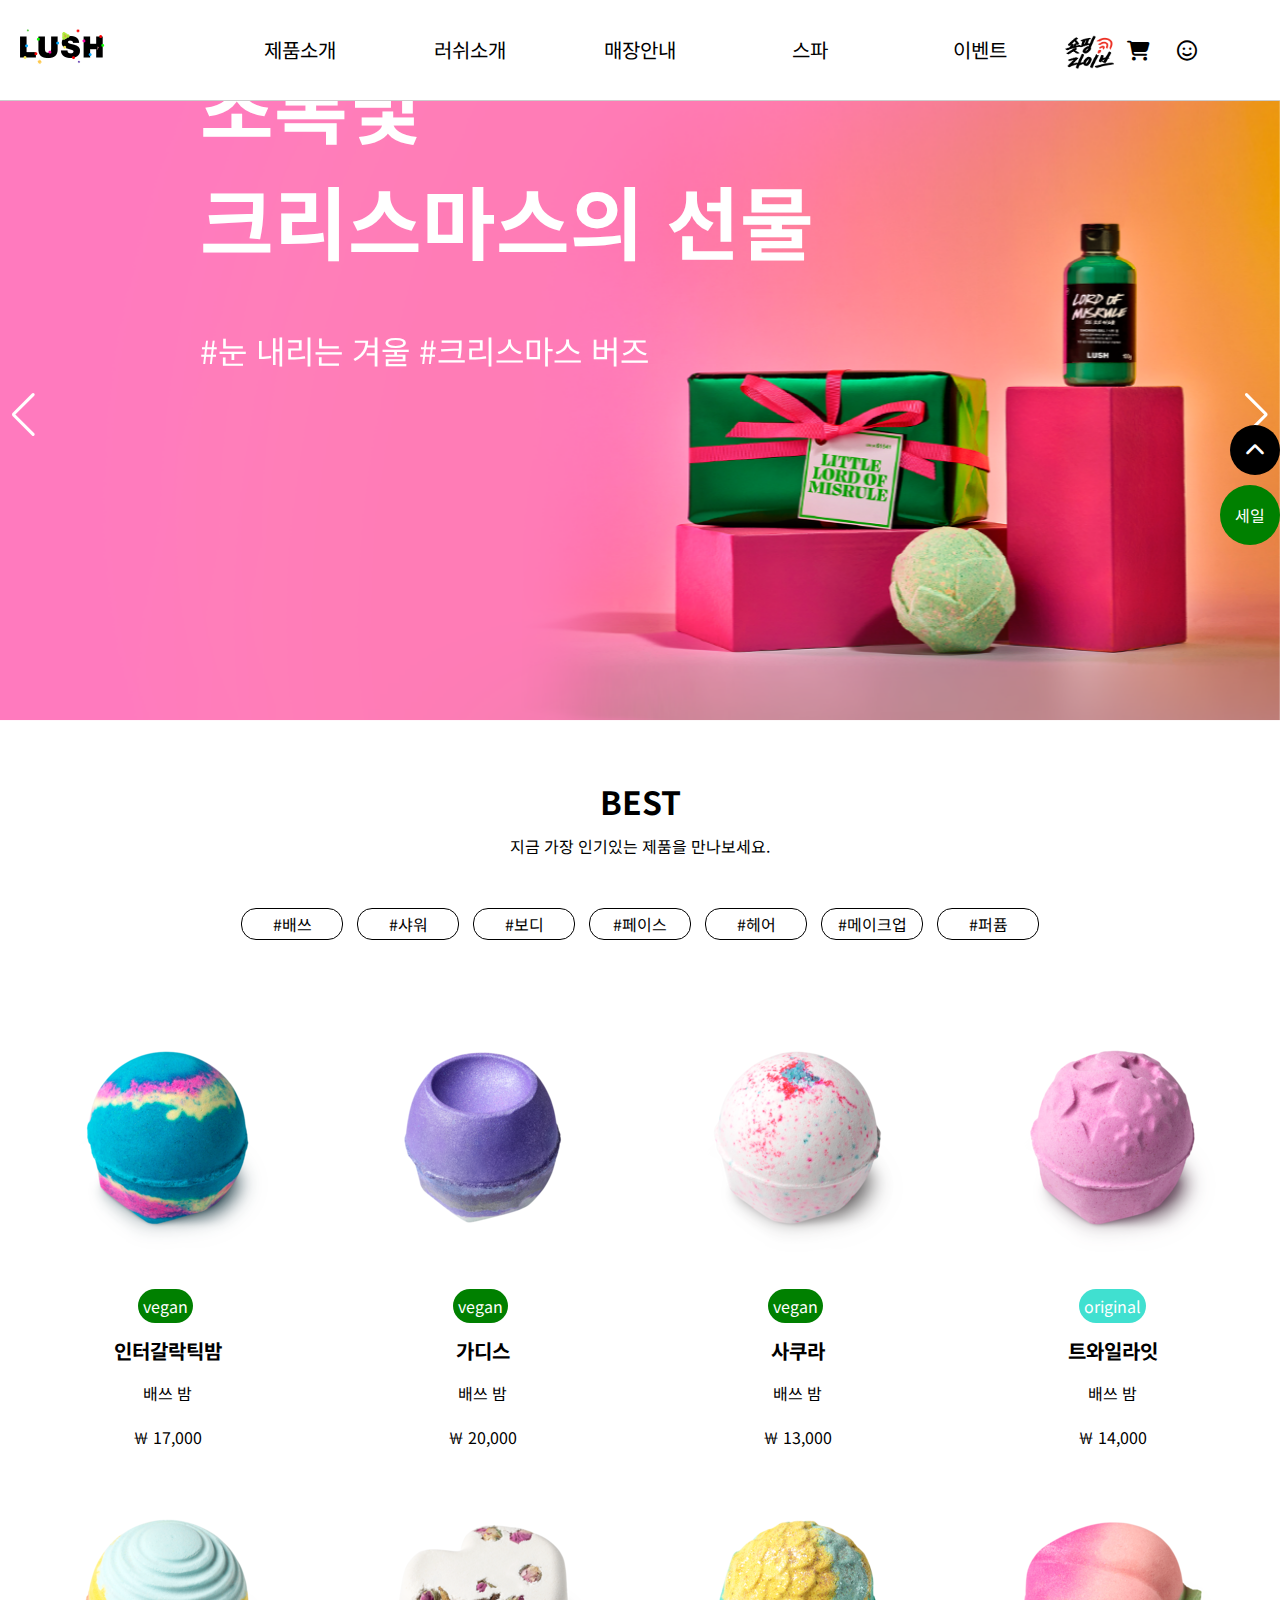
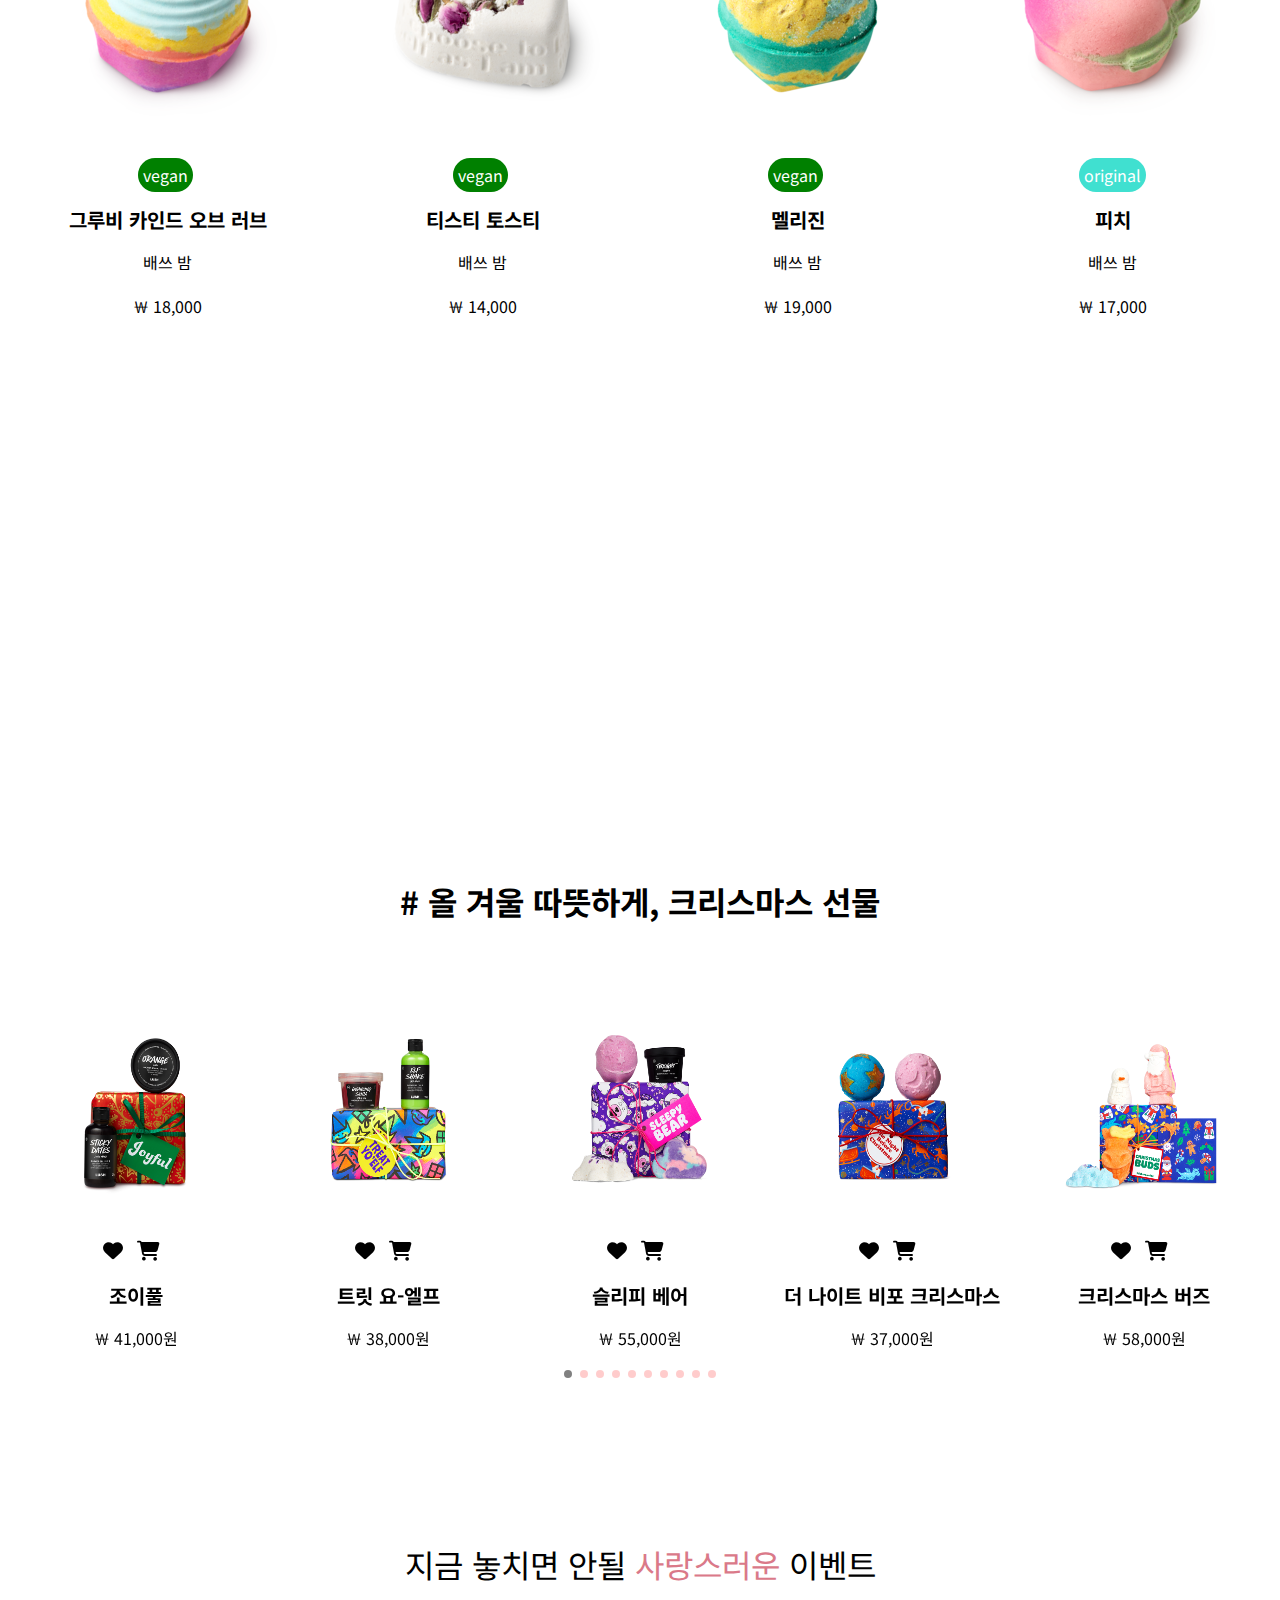
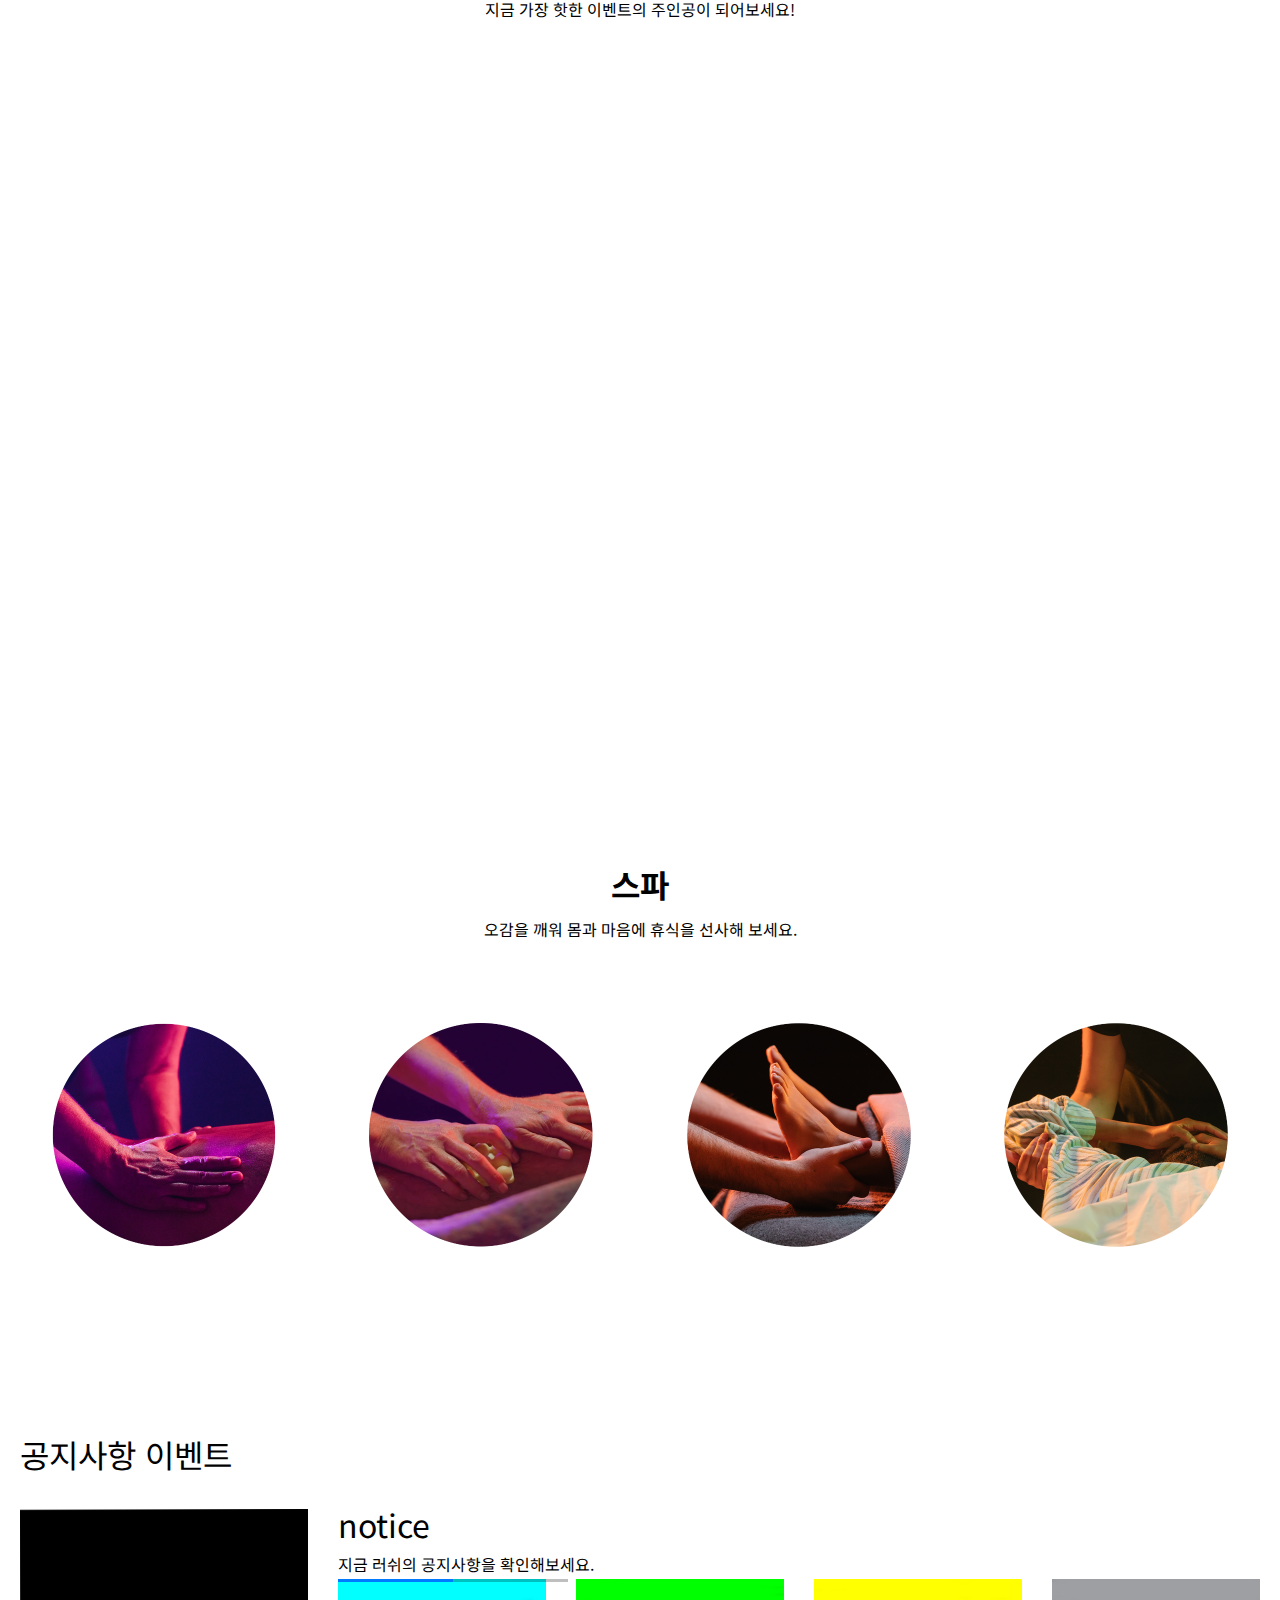
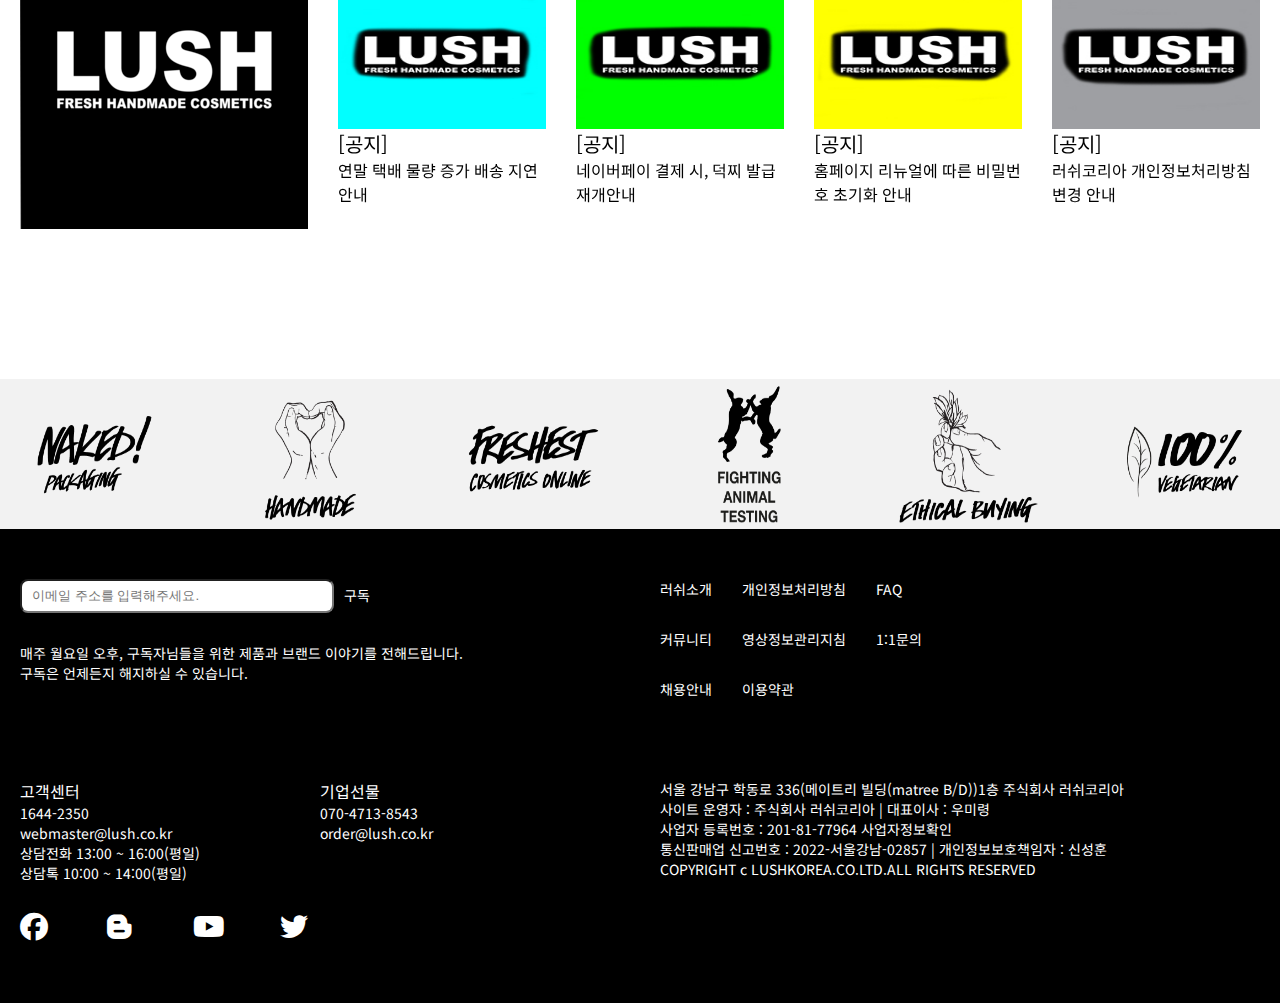
==== index.html @ c202360a "ver01" ====
<!DOCTYPE html>
<html lang="ko">
<head>
  <meta charset="UTF-8">
  <meta http-equiv="X-UA-Compatible" content="IE=edge">
  <meta name="viewport" content="width=device-width, initial-scale=1.0">
  <title>러쉬코리아 | 프레쉬 핸드메이드 코스메틱</title>
  <!--font-->
  <link href="https://fonts.googleapis.com/css2?family=Noto+Sans+KR&display=swap" rel="stylesheet">
  <!--css,icon-->
  <link rel="stylesheet" href="./css/main.css">
  <link rel="stylesheet" href="https://cdnjs.cloudflare.com/ajax/libs/font-awesome/6.2.1/css/all.min.css">
  <link rel="icon" href="./images/icons/BRQ37hqd.ico">
  <!--js-->
  <script src="https://code.jquery.com/jquery-3.6.1.min.js"></script>
  <script src="./js/main.js"></script>
  <script src="./js/fulldown_menu.js"></script>
  <script src="./js/best_product.js"></script>
  <script src="./js/wing_btn.js"></script>
  <!--js_plugin(scrollTo)-->
  <script src="./js/js_plugin/jquery.scrollTo.min.js"></script>
  <!--js_plugin(swiper)-->
  <link rel="stylesheet" href="https://cdn.jsdelivr.net/npm/swiper/swiper-bundle.min.css"/>
  <script src="https://cdn.jsdelivr.net/npm/swiper/swiper-bundle.min.js"></script>

</head>
<body>
  

  <div class="header_box">
    <header class="header">
      <div>
        <a href="./index.html">
          <img src="./images/header/main_logo.gif" alt="메인로고이미지">
        </a>
      </div>
      <nav class="header_lnb">
        <ul class="gnbnlnb_box">
          <li id="btn_lnb01" class="btn_lnb">
            <a href="#!">
              제품소개
            </a>
            <nav class="full01" id="fullmenu_01">
              <ul class="fullmenu_inner01">
                <li>
                  <a href="./sub_page/sub.html" class="menu_title">
                    베스트
                  </a>
                  <ul>
                    <li><a href="#!">BEST50</a></li>
                    <li><a href="#!">주간베스트</a></li>
                    <li><a href="#!">국내제조</a></li>
                    <li><a href="#!">네이키드</a></li>
                    <li><a href="#!">러쉬 큐레이션</a></li>
                  </ul>
                </li><!--베스트-->
                <li>
                  <a href="./sub_page/sub.html" class="menu_title">
                    신제품
                  </a>
                  <ul>
                    <li><a href="./sub_page/sub.html" style="color: green;">기프트</a></li>
                    <li><a href="./sub_page/sub.html" style="color: red;">크리스마스</a></li>
                    <li><a href="./sub_page/sub.html">배쓰 밤</a></li>
                    <li><a href="./sub_page/sub.html">캔들</a></li>
                  </ul>
                </li><!--신제품-->

                <li>
                  <a href="./sub_page/sub.html" class="menu_title">
                    배쓰
                  </a>
                  <ul>
                    <li><a href="./sub_page/sub.html">배쓰 밤</a></li>
                    <li><a href="./sub_page/sub.html">버블 바</a></li>
                    <li><a href="./sub_page/sub.html">배쓰 오일</a></li>
                    <li><a href="./sub_page/sub.html">펀</a></li>
                  </ul>
                </li><!--배쓰-->

                <li>
                  <a href="./sub_page/sub.html" class="menu_title">
                    샤워
                  </a>
                  <ul>
                    <li><a href="./sub_page/sub.html">솝</a></li>
                    <li><a href="./sub_page/sub.html">샤워 젤&젤리</a></li>
                    <li><a href="./sub_page/sub.html">샤워 밤</a></li>
                    <li><a href="./sub_page/sub.html">샤워 오일</a></li>
                    <li><a href="./sub_page/sub.html">보디 컨디셔너</a></li>
                    <li><a href="./sub_page/sub.html">스크럽&버터</a></li>
                    <li><a href="./sub_page/sub.html">펀</a></li>
                  </ul>
                </li><!--샤워-->

                <li>
                  <a href="./sub_page/sub.html" class="menu_title">
                    보디
                  </a>
                  <ul>
                    <li><a href="./sub_page/sub.html">클렌저</a></li>
                    <li><a href="./sub_page/sub.html">로션</a></li>
                    <li><a href="./sub_page/sub.html">핸드 앤 풋</a></li>
                    <li><a href="./sub_page/sub.html">마사지 바</a></li>
                    <li><a href="./sub_page/sub.html">더스팅 파우더</a></li>
                    <li><a href="./sub_page/sub.html">쉐이빙 크림</a></li>
                  </ul>
                </li><!--보디-->

                <li>
                  <a href="./sub_page/sub.html" class="menu_title">
                    페이스
                  </a>
                  <ul>
                    <li><a href="./sub_page/sub.html">클렌저</a></li>
                    <li><a href="./sub_page/sub.html">페이스 마스크</a></li>
                    <li><a href="./sub_page/sub.html">토너</a></li>
                    <li><a href="./sub_page/sub.html">모이스춰라이저</a></li>
                    <li><a href="./sub_page/sub.html">립</a></li>
                    <li><a href="./sub_page/sub.html">쉐이빙 크림</a></li>
                  </ul>
                </li><!--페이스-->

                <li>
                  <a href="./sub_page/sub.html" class="menu_title">
                    헤어
                  </a>
                  <ul>
                    <li><a href="./sub_page/sub.html">샴푸바</a></li>
                    <li><a href="./sub_page/sub.html">샴푸</a></li>
                    <li><a href="./sub_page/sub.html">드라이 샴푸</a></li>
                    <li><a href="./sub_page/sub.html">컨디셔너</a></li>
                    <li><a href="./sub_page/sub.html">트리트먼트</a></li>
                    <li><a href="./sub_page/sub.html">스타일링</a></li>
                  </ul>
                </li><!--헤어-->

                <li>
                  <a href="./sub_page/sub.html" class="menu_title">
                    메이크업
                  </a>
                  <ul>
                    <li><a href="./sub_page/sub.html">페이스 파우더</a></li>
                    <li><a href="./sub_page/sub.html">아이 메이크업</a></li>
                    <li><a href="./sub_page/sub.html">립</a></li>
                    <li><a href="./sub_page/sub.html">파운데이션</a></li>
                    <li><a href="./sub_page/sub.html">스킨 틴트</a></li>
                    <li><a href="./sub_page/sub.html">비건 브러쉬</a></li>
                  </ul>
                </li><!--메이크업-->

                <li>
                  <a href="./sub_page/sub.html" class="menu_title">
                    퍼퓸
                  </a>
                  <ul>
                    <li><a href="./sub_page/sub.html">보디 스프레이</a></li>
                    <li><a href="./sub_page/sub.html">퍼퓸 라이브러리</a></li>
                    <li><a href="./sub_page/sub.html">코어 레인지</a></li>
                    <li><a href="./sub_page/sub.html">솔리드 퍼퓸</a></li>
                    <li><a href="./sub_page/sub.html">위시카드</a></li>
                    <li><a href="./sub_page/sub.html">퍼퓸 낫랩</a></li>
                  </ul>
                </li><!--퍼퓸-->

                <li>
                  <a href="./sub_page/sub.html" class="menu_title">
                    기프트
                  </a>
                  <ul>
                    <li><a href="./sub_page/sub.html">기프트 베스트</a></li>
                    <li><a href="./sub_page/sub.html">1~3만원대</a></li>
                    <li><a href="./sub_page/sub.html">4~6만원대</a></li>
                    <li><a href="./sub_page/sub.html">7만원 이상</a></li>
                    <li><a href="./sub_page/sub.html">낫랩</a></li>
                    <li><a href="./sub_page/sub.html">스웨그</a></li>
                    <li><a href="./sub_page/sub.html">악세사리</a></li>
                    <li><a href="./sub_page/sub.html">북</a></li>
                  </ul>
                </li><!--기프트-->

                <li>
                  <a href="./sub_page/sub.html" class="menu_title">
                    비건
                  </a>
                  <ul>
                    <li><a href="./sub_page/sub.html">배쓰</a></li>
                    <li><a href="./sub_page/sub.html">샤워</a></li>
                    <li><a href="./sub_page/sub.html">보디</a></li>
                    <li><a href="./sub_page/sub.html">페이스</a></li>
                    <li><a href="./sub_page/sub.html">헤어</a></li>
                    <li><a href="./sub_page/sub.html">메이크업</a></li>
                    <li><a href="./sub_page/sub.html">퍼퓸</a></li>
                  </ul>
                </li><!--비건-->

                <li>
                  <a href="./sub_page/sub.html" class="menu_title">
                    신규서비스
                  </a>
                  <ul>
                    <li><a href="./sub_page/sub.html">선물하기</a></li>
                  </ul>
                </li><!--신규서비스-->

              </ul><!--fullmenu_inner01-->
            </nav><!--fullmenu_01-->
          </li>



          <li id="btn_lnb02" class="btn_lnb">
            <a href="#!">
              러쉬소개
            </a>
            <nav class="full02" id="fullmenu_02">
              <ul class="fullmenu_inner02">
                <li>
                  <a href="./sub_page/sub.html" class="menu_title">
                    러쉬소개
                  </a>
                  <ul>
                    <li><a href="./sub_page/sub.html">러쉬역사</a></li>
                    <li><a href="./sub_page/sub.html">이념과가치</a></li>
                    <li><a href="./sub_page/sub.html">브랜드 정책</a></li>
                    <li><a href="./sub_page/sub.html">러쉬로운 기부와 나눔</a></li>
                    <li><a href="./sub_page/sub.html">러쉬로운 자원순환</a></li>
                  </ul>
                </li><!--러쉬소개-->
                <li>
                  <a href="./sub_page/sub.html" class="menu_title">
                    러쉬이야기
                  </a>
                </li><!--러쉬이야기-->

                <li>
                  <a href="./sub_page/sub.html" class="menu_title">
                    채러티 팟
                  </a>
                </li><!--채러티 팟-->

                <li>
                  <a href="./sub_page/sub.html" class="menu_title">
                    커뮤니티
                  </a>
                  <ul>
                    <li><a href="./sub_page/sub.html">젤러쉬</a></li>
                    <li><a href="./sub_page/sub.html">덕찌</a></li>
                  </ul>
                </li><!--커뮤니티-->

                <li>
                  <a href="./sub_page/sub.html" class="menu_title">
                    서명캠페인
                  </a>
                </li><!--서명캠페인-->

                <li>
                  <a href="./sub_page/sub.html" class="menu_title">
                    기업선물
                  </a>
                </li><!--페이스-->
              </ul><!--fullmenu_inner02-->
            </nav><!--fullmenu_02-->

          </li>
          <li class="btn_lnb"><a href="#!">매장안내</a></li>
          <li class="btn_lnb"><a href="#!">스파</a></li>
          <li class="btn_lnb"><a href="#!">이벤트</a></li>
        </ul>
      </nav><!--header_lnb-->


      <nav class="header_gnb">
        <ul>
          <li>
            <a href="#!">
              <img src="./images/header/logo_live.png" alt="쇼핑라이브이미지">
            </a>
          </li>
          <li>
            <a href="#!">
              <i class="fa-solid fa-cart-shopping"></i>
            </a>
          </li>
          <li>
            <a href="#!">
              <i class="fa-regular fa-face-smile"></i>
            </a>
          </li>
        </ul>
      </nav><!--header_gnb-->
    </header><!--header-->
  </div><!--header_box-->


  <section class="swiper myMain">
  
    <div class="swiper-wrapper">

      <div class="swiper-slide">
        <div class="main_img01">
          <img src="./images/main_visual/main01.png" alt="메인비주얼01">
        </div>
        <div class="main_txt01">
          <p class="main_txt_l">
            초록빛<br/>크리스마스의 선물
          </p>
          <p class="main_txt_s">
            #눈 내리는 겨울 #크리스마스 버즈
          </p>
        </div>
      </div>

      <div class="swiper-slide">
        <div class="main_img02">
          <img src="./images/main_visual/main02.png" alt="메인비주얼02">
        </div>
        <div class="main_txt02">
          <p class="main_txt_l">
            다운로드<br/>러쉬12월
          </p>
          <p class="main_txt_s">
            #눈 내리는 겨울 #크리스마스 버즈
          </p>
        </div>
      </div>

      <div class="swiper-slide">
        <div class="main_img03">
          <img src="./images/main_visual/main03.png" alt="메인비주얼03">
        </div>
        <div class="main_txt03">
          <p class="main_txt_l">
            12월 포토<br/>리뷰이벤트
          </p>
          <p class="main_txt_s">IN TO THE CHRISTMAS</p>
        </div>
      </div>

      <div class="swiper-slide">
        <div class="main_img04">
          <img src="./images/main_visual/main04.png" alt="메인비주얼04">
        </div>
        <div class="main_txt04">
          <p class="main_txt_l">
            말똥도넛 팝업<br/>OPEN!
          </p>
          <p class="main_txt_s">[EVENT]말똥도넛에서 러쉬를 만나보세요!</p>
        </div>
      </div>

      <div class="swiper-slide">
        <div class="main_img05">
          <img src="./images/main_visual/main05.png" alt="메인비주얼05">
        </div>
        <div class="main_txt05">
          <p class="main_txt_l">
            What's in<br/>
            Santa Bag?
          </p>
          <p class="main_txt_s">[EVENT] 산타의 가방을 언박싱!</p>
        </div>
      </div>
      
    </div>
    <div class="swiper-button-next"></div>
    <div class="swiper-button-prev"></div>
    <div class="swiper-pagination"></div>
   

  </section><!--main_visual-->


  <section class="best_pro">
    <input type="radio" name="best" id="bath" checked>
    <input type="radio" name="best" id="shower">
    <input type="radio" name="best" id="body">
    <input type="radio" name="best" id="face">
    <input type="radio" name="best" id="hair">
    <input type="radio" name="best" id="makeup">
    <input type="radio" name="best" id="perfume">

    <h2>BEST</h2>
    <p>지금 가장 인기있는 제품을 만나보세요.</p>
    <div class="best_labelbox">
      <label for="bath">#배쓰</label>
      <label for="shower">#샤워</label>
      <label for="body">#보디</label>
      <label for="face">#페이스</label>
      <label for="hair">#헤어</label>
      <label for="makeup">#메이크업</label>
      <label for="perfume">#퍼퓸</label>
    </div>

    <div class="best_box bath_box">
      <div class="best_top">
        <div class="product">
          <div id="hoverbox_bam">
            <img src="./images/content01_bathbam/pro00_off_bam.png" alt="배쓰베스트제품01">
          </div>
          <div class="product_txt">
            <p><span class="vegan">vegan</span></p>
            <p>인터갈락틱밤</p>
            <p>배쓰 밤</p>
            <p>￦ 17,000</p>
          </div>
        </div><!--bath01-->

        <div class="product">
          <div id="hoverbox_bam">
            <img src="./images/content01_bathbam/pro01_off_bam.png" alt="배쓰베스트제품01">
          </div>
          <div class="product_txt">
            <p><span class="vegan">vegan</span></p>
            <p>가디스</p>
            <p>배쓰 밤</p>
            <p>￦ 20,000</p>
          </div>
        </div><!--bath02-->

        <div class="product">
          <div id="hoverbox_bam">
            <img src="./images/content01_bathbam/pro02_off_bam.png" alt="배쓰베스트제품01">
          </div>
          <div class="product_txt">
            <p><span class="vegan">vegan</span></p>
            <p>사쿠라</p>
            <p>배쓰 밤</p>
            <p>￦ 13,000</p>
          </div>
        </div><!--bath03-->

        <div class="product">
          <div id="hoverbox_bam">
            <img src="./images/content01_bathbam/pro03_off_bam.png" alt="배쓰베스트제품01">
          </div>
          <div class="product_txt">
            <p><span class="original">original</span></p>
            <p>트와일라잇</p>
            <p>배쓰 밤</p>
            <p>￦ 14,000</p>
          </div>
        </div><!--bath04-->
      </div>


      <div class="best_bottom">
        <div class="product">
          <div id="hoverbox_bam">
            <img src="./images/content01_bathbam/pro04_off_bam.png" alt="배쓰베스트제품01">
          </div>
          <div class="product_txt">
            <p><span class="vegan">vegan</span></p>
            <p>그루비 카인드 오브 러브</p>
            <p>배쓰 밤</p>
            <p>￦ 18,000</p>
          </div>
        </div><!--bath05-->

        <div class="product">
          <div id="hoverbox_bam">
            <img src="./images/content01_bathbam/pro05_off_bam.png" alt="배쓰베스트제품01">
          </div>
          <div class="product_txt">
            <p><span class="vegan">vegan</span></p>
            <p>티스티 토스티</p>
            <p>배쓰 밤</p>
            <p>￦ 14,000</p>
          </div>
        </div><!--bath06-->

        <div class="product">
          <div id="hoverbox_bam">
            <img src="./images/content01_bathbam/pro06_off_bam.png" alt="배쓰베스트제품01">
          </div>
          <div class="product_txt">
            <p><span class="vegan">vegan</span></p>
            <p>멜리진</p>
            <p>배쓰 밤</p>
            <p>￦ 19,000</p>
          </div>
        </div><!--bath07-->

        <div class="product">
          <div id="hoverbox_bam">
            <img src="./images/content01_bathbam/pro07_off_bam.png" alt="배쓰베스트제품01">
          </div>
          <div class="product_txt">
            <p><span class="original">original</span></p>
            <p>피치</p>
            <p>배쓰 밤</p>
            <p>￦ 17,000</p>
          </div>
        </div><!--bath08-->
      </div>                                  
    </div><!--bath_box-->




    <div class="best_box shower_box">
      <div class="best_top">
        <div class="product">
          <div id="hoverbox_shower">
            <img src="./images/content01_shower/pro00_off_shower.png" alt="샤워베스트제품01">
          </div>
          <div class="product_txt">
            <p><span class="vegan">vegan</span></p>
            <p>씨 베지터블</p>
            <p>솝</p>
            <p>￦ 12,000</p>
          </div>
        </div><!--shower01-->

        <div class="product">
          <div id="hoverbox_shower">
            <img src="./images/content01_shower/pro01_off_shower.png" alt="샤워베스트제품02">
          </div>
          <div class="product_txt">
            <p><span class="vegan">vegan</span></p>
            <p>슬리피</p>
            <p>솝</p>
            <p>￦ 16,000</p>
          </div>
        </div><!--shower02-->

        <div class="product">
          <div id="hoverbox_shower">
            <img src="./images/content01_shower/pro02_off_shower.png" alt="샤워베스트제품03">
          </div>
          <div class="product_txt">
            <p><span class="vegan">vegan</span></p>
            <p>오렌지 330g/665g</p>
            <p>샤워 스크럽</p>
            <p>￦ 30,000</p>
          </div>
        </div><!--shower03-->

        <div class="product">
          <div id="hoverbox_shower">
            <img src="./images/content01_shower/pro03_off_shower.png" alt="샤워베스트제품04">
          </div>
          <div class="product_txt">
            <p><span class="vegan">vegan</span></p>
            <p>버피</p>
            <p>보디 버터</p>
            <p>￦ 19,000</p>
          </div>
        </div><!--shower04-->
      </div>


      <div class="best_bottom">
        <div class="product">
          <div id="hoverbox_shower">
            <img src="./images/content01_shower/pro04_off_shower.png" alt="샤워베스트제품05">
          </div>
          <div class="product_txt">
            <p><span class="vegan">vegan</span></p>
            <p>샌드스톤</p>
            <p>솝</p>
            <p>￦ 12,000</p>
          </div>
        </div><!--shower05-->

        <div class="product">
          <div id="hoverbox_shower">
            <img src="./images/content01_shower/pro05_off_shower.png" alt="샤워베스트제품06">
          </div>
          <div class="product_txt">
            <p><span class="vegan">vegan</span></p>
            <p>레몬 제스트</p>
            <p>솝</p>
            <p>￦ 17,000</p>
          </div>
        </div><!--shower06-->

        <div class="product">
          <div id="hoverbox_shower">
            <img src="./images/content01_shower/pro06_off_shower.png" alt="샤워베스트제품07">
          </div>
          <div class="product_txt">
            <p><span class="original">original</span></p>
            <p>로터스 플라워</p>
            <p>솝</p>
            <p>￦ 16,000</p>
          </div>
        </div><!--shower07-->

        <div class="product">
          <div id="hoverbox_shower">
            <img src="./images/content01_shower/pro07_off_shower.png" alt="샤워베스트제품08">
          </div>
          <div class="product_txt">
            <p><span class="original">original</span></p>
            <p>루밥 앤드 커스타드</p>
            <p>솝</p>
            <p>￦ 16,000</p>
          </div>
        </div><!--shower08-->
      </div>                                  
    </div><!--shower_box-->





    <div class="best_box body_box">
      <div class="best_top">
        <div class="product">
          <div id="hoverbox_body">
            <img src="./images/content01_body_cl/pro00_off_bodycl.png" alt="보디베스트제품01">
          </div>
          <div class="product_txt">
            <p><span class="vegan">vegan</span><span class="domestic">국내제조</span></p>
            <p>허벌리즘 100g/250g</p>
            <p>프레쉬 클렌저</p>
            <p>￦ 22,000</p>
          </div>
        </div><!--body01-->

        <div class="product">
          <div id="hoverbox_body">
            <img src="./images/content01_body_cl/pro01_off_bodycl.png" alt="보디베스트제품02">
          </div>
          <div class="product_txt">
            <p><span class="vegan">vegan</span><span class="domestic">국내제조</span></p>
            <p>엔젤스 온 배너 스킨 100g/250g</p>
            <p>프레쉬 클렌저</p>
            <p>￦ 22,000</p>
          </div>
        </div><!--body02-->

        <div class="product">
          <div id="hoverbox_body">
            <img src="./images/content01_body_cl/pro02_off_bodycl.png" alt="보디베스트제품03">
          </div>
          <div class="product_txt">
            <p><span class="original">original</span></p>
            <p>오션 솔트 120g/250g</p>
            <p>페이스 앤 보디 스크럽</p>
            <p>￦ 28,000</p>
          </div>
        </div><!--body03-->

        <div class="product">
          <div id="hoverbox_body">
            <img src="./images/content01_body_cl/pro03_off_bodycl.png" alt="보디베스트제품04">
          </div>
          <div class="product_txt">
            <p><span class="vegan">vegan</span><span class="domestic">국내제조</span></p>
            <p>아쿠아 마리나 100g/250g</p>
            <p>프레쉬 클렌저</p>
            <p>￦ 22,000</p>
          </div>
        </div><!--body04-->
      </div>


      <div class="best_bottom">
        <div class="product">
          <div id="hoverbox_body">
            <img src="./images/content01_body_cl/pro04_off_bodycl.png" alt="보디베스트제품05">
          </div>
          <div class="product_txt">
            <p><span class="vegan">vegan</span></p>
            <p>오션 솔트 셀프-프리저빙 100g</p>
            <p>페이스 앤 보디 스크럽</p>
            <p>￦ 28,000</p>
          </div>
        </div><!--body05-->

        <div class="product">
          <div id="hoverbox_body">
            <img src="./images/content01_body_cl/pro05_off_bodycl.png" alt="보디베스트제품06">
          </div>
          <div class="product_txt">
            <p><span class="vegan">vegan</span><span class="domestic">국내제조</span></p>
            <p>렛 더 굿 타임즈 롤 100g/250g</p>
            <p>프레쉬 클렌저</p>
            <p>￦ 22,000</p>
          </div>
        </div><!--body06-->

        <div class="product">
          <div id="hoverbox_body">
            <img src="./images/content01_body_cl/pro06_off_bodycl.png" alt="보디베스트제품07">
          </div>
          <div class="product_txt">
            <p><span class="vegan">vegan</span><span class="domestic">국내제조</span></p>
            <p>다크 엔젤스 100g/250g</p>
            <p>프레쉬 클렌저</p>
            <p>￦ 22,000</p>
          </div>
        </div><!--body07-->

        <div class="product">
          <div id="hoverbox_body">
            <img src="./images/content01_body_cl/pro07_off_bodycl.png" alt="보디베스트제품08">
          </div>
          <div class="product_txt">
            <p><span class="vegan">vegan</span><span class="domestic">국내제조</span></p>
            <p>일리페 오브 페이스</p>
            <p>슈가 클렌저 롤</p>
            <p>￦ 22,000</p>
          </div>
        </div><!--body08-->
      </div>                                  
    </div><!--body_box-->




    <div class="best_box face_box">
      <div class="best_top">
        <div class="product">
          <div id="hoverbox_face">
            <img src="./images/content01_face/pro00_off_face.png" alt="페이스베스트제품01">
          </div>
          <div class="product_txt">
            <p><span class="domestic">국내제조</span></p>
            <p>마스크 오브 매그너민티 125g</p>
            <p>파워마스크</p>
            <p>￦ 22,000</p>
          </div>
        </div><!--face01-->

        <div class="product">
          <div id="hoverbox_face">
            <img src="./images/content01_face/pro01_off_face.png" alt="페이스베스트제품02">
          </div>
          <div class="product_txt">
            <p><span class="domestic">국내제조</span></p>
            <p>코스메틱 워리어</p>
            <p>프레쉬 페이스 마스크</p>
            <p>￦ 25,000</p>
          </div>
        </div><!--face02-->

        <div class="product">
          <div id="hoverbox_face">
            <img src="./images/content01_face/pro02_off_face.png" alt="페이스베스트제품03">
          </div>
          <div class="product_txt">
            <p><span class="vegan">vegan</span><span class="domestic">국내제조</span></p>
            <p>카타스트로피 코스메틱</p>
            <p>프레쉬 페이스 마스크</p>
            <p>￦ 25,000</p>
          </div>
        </div><!--face03-->

        <div class="product">
          <div id="hoverbox_face">
            <img src="./images/content01_face/pro03_off_face.png" alt="페이스베스트제품04">
          </div>
          <div class="product_txt">
            <p><span class="original">original</span></p>
            <p>뷰티 슬립 125g/315g</p>
            <p>페이스 앤 보디 마스크</p>
            <p>￦ 30,000</p>
          </div>
        </div><!--face04-->
      </div>


      <div class="best_bottom">
        <div class="product">
          <div id="hoverbox_face">
            <img src="./images/content01_face/pro04_off_face.png" alt="페이스베스트제품05">
          </div>
          <div class="product_txt">
            <p><span class="vegan">vegan</span></p>
            <p>티 트리 워터 100g/250g</p>
            <p>토너</p>
            <p>￦ 16,000</p>
          </div>
        </div><!--face05-->

        <div class="product">
          <div id="hoverbox_face">
            <img src="./images/content01_face/pro05_off_face.png" alt="페이스베스트제품06">
          </div>
          <div class="product_txt">
            <p><span class="vegan">vegan</span></p>
            <p>오 로마 워터 100g/250g</p>
            <p>토너</p>
            <p>￦ 16,000</p>
          </div>
        </div><!--face06-->

        <div class="product">
          <div id="hoverbox_face">
            <img src="./images/content01_face/pro06_off_face.png" alt="페이스베스트제품07">
          </div>
          <div class="product_txt">
            <p><span class="original">original</span></p>
            <p>골저스</p>
            <p>페이셜 모이스춰라이저</p>
            <p>￦ 120,000</p>
          </div>
        </div><!--face07-->

        <div class="product">
          <div id="hoverbox_face">
            <img src="./images/content01_face/pro07_off_face.png" alt="페이스베스트제품08">
          </div>
          <div class="product_txt">
            <p><span class="original">original</span></p>
            <p>코스메틱 래드</p>
            <p>페이셜 모이스춰라이저</p>
            <p>￦ 49,000</p>
          </div>
        </div><!--face08-->
      </div>                                  
    </div><!--face_box-->

    <div class="best_box hair_box">
      <div class="best_top">
        <div class="product">
          <div id="hoverbox_hair">
            <img src="./images/content01_hair/pro01_off_hair.png" alt="헤어베스트제품01">
          </div>
          <div class="product_txt">
            <p><span class="vegan">vegan</span></p>
            <p>대디-오</p>
            <p>샴푸</p>
            <p>￦ 19,000</p>
          </div>
        </div><!--hair01-->

        <div class="product">
          <div id="hoverbox_hair">
            <img src="./images/content01_hair/pro02_off_hair.png" alt="헤어베스트제품02">
          </div>
          <div class="product_txt">
            <p><span class="vegan">vegan</span></p>
            <p>와사비 샨 쿠이</p>
            <p>샴푸</p>
            <p>￦ 26,000</p>
          </div>
        </div><!--hair02-->

        <div class="product">
          <div id="hoverbox_hair">
            <img src="./images/content01_hair/pro03_off_hair.png" alt="헤어베스트제품03">
          </div>
          <div class="product_txt">
            <p><span class="vegan">vegan</span></p>
            <p>리햅</p>
            <p>샴푸</p>
            <p>￦ 19,000</p>
          </div>
        </div><!--hair03-->

        <div class="product">
          <div id="hoverbox_hair">
            <img src="./images/content01_hair/pro04_off_hair.png" alt="헤어베스트제품04">
          </div>
          <div class="product_txt">
            <p><span class="original">original</span></p>
            <p>아메리칸 크림</p>
            <p>헤어 컨디셔너</p>
            <p>￦ 18,000</p>
          </div>
        </div><!--hair04-->
      </div>


      <div class="best_bottom">
        <div class="product">
          <div id="hoverbox_hair">
            <img src="./images/content01_hair/pro05_off_hair.png" alt="헤어베스트제품05">
          </div>
          <div class="product_txt">
            <p><span class="original">original</span></p>
            <p>루츠</p>
            <p>두피 트리트먼트</p>
            <p>￦ 34,000</p>
          </div>
        </div><!--hair05-->

        <div class="product">
          <div id="hoverbox_hair">
            <img src="./images/content01_hair/pro06_off_hair.png" alt="헤어베스트제품06">
          </div>
          <div class="product_txt">
            <p><span class="vegan">vegan</span></p>
            <p>몬탈바노</p>
            <p>샴푸 바</p>
            <p>￦ 19,000</p>
          </div>
        </div><!--hair06-->

        <div class="product">
          <div id="hoverbox_hair">
            <img src="./images/content01_hair/pro07_off_hair.png" alt="헤어베스트제품07">
          </div>
          <div class="product_txt">
            <p><span class="original">original</span></p>
            <p>코코너 라이스 케이크</p>
            <p>샴푸 바</p>
            <p>￦ 19,000</p>
          </div>
        </div><!--hair07-->

        <div class="product">
          <div id="hoverbox_hair">
            <img src="./images/content01_hair/pro08_off_hair.png" alt="헤어베스트제품08">
          </div>
          <div class="product_txt">
            <p><span class="original">original</span></p>
            <p>플라이웨어 헤어</p>
            <p>샴푸 바</p>
            <p>￦ 19,000</p>
          </div>
        </div><!--hair08-->
      </div>                                  
    </div><!--hair_box-->




    <div class="best_box makeup_box">
      <div class="best_top">
        <div class="product">
          <div id="hoverbox_makeup">
            <img src="./images/content01_makeup/pro00_off_makeup.png" alt="메이크업베스트제품01">
          </div>
          <div class="product_txt">
            <p><span class="vegan">vegan</span></p>
            <p>슬랩 스틱 1C</p>
            <p>고체파운데이션</p>
            <p>￦ 34,000</p>
          </div>
        </div><!--makeup01-->

        <div class="product">
          <div>
            <img src="./images/content01_makeup/pro01_off_makeup.png" alt="메이크업베스트제품02">
          </div>
          <div class="product_txt">
            <p><span class="vegan">vegan</span></p>
            <p>독립</p>
            <p>아이라이너</p>
            <p>￦ 35,000</p>
          </div>
        </div><!--makeup02-->

        <div class="product">
          <div>
            <img src="./images/content01_makeup/pro02_off_makeup.png" alt="메이크업베스트제품03">
          </div>
          <div class="product_txt">
            <p><span class="vegan">vegan</span></p>
            <p>사이돈</p>
            <p>립스틱</p>
            <p>￦ 23,000</p>
          </div>
        </div><!--makeup03-->

        <div class="product">
          <div>
            <img src="./images/content01_makeup/pro03_off_makeup.png" alt="메이크업베스트제품04">
          </div>
          <div class="product_txt">
            <p><span class="vegan">vegan</span></p>
            <p>도체스터</p>
            <p>립스틱</p>
            <p>￦ 23,000</p>
          </div>
        </div><!--makeup04-->
      </div>


      <div class="best_bottom">
        <div class="product">
          <div>
            <img src="./images/content01_makeup/pro04_off_makeup.png" alt="메이크업베스트제품05">
          </div>
          <div class="product_txt">
            <p><span class="vegan">vegan</span></p>
            <p>리버풀</p>
            <p>립스틱</p>
            <p>￦ 23,000</p>
          </div>
        </div><!--makeup05-->

        <div class="product">
          <div id="hoverbox_makeup">
            <img src="./images/content01_makeup/pro05_off_makeup.png" alt="메이크업베스트제품06">
          </div>
          <div class="product_txt">
            <p><span class="original">original</span></p>
            <p>립스틱 리필 케이스</p>
            <p>악세사리</p>
            <p>￦ 20,000</p>
          </div>
        </div><!--makeup06-->

        <div class="product">
          <div id="hoverbox_makeup">
            <img src="./images/content01_makeup/pro06_off_makeup.png" alt="메이크업베스트제품07">
          </div>
          <div class="product_txt">
            <p><span class="vegan">vegan</span></p>
            <p>겟 인 데어</p>
            <p>브러쉬</p>
            <p>￦ 22,000</p>
          </div>
        </div><!--makeup07-->

        <div class="product">
          <div id="hoverbox_makeup">
            <img src="./images/content01_makeup/pro07_off_makeup.png" alt="메이크업베스트제품08">
          </div>
          <div class="product_txt">
            <p><span class="vegan">vegan</span></p>
            <p>피플 파우더</p>
            <p>브러쉬</p>
            <p>￦ 95,000</p>
          </div>
        </div><!--makeup08-->
      </div>                                  
    </div><!--makeup_box-->




    <div class="best_box perfume_box">
      <div class="best_top">
        <div class="product">
          <div id="hoverbox_perfume">
            <img src="./images/content01_perfume/pro00_off_perfume.png" alt="퍼퓸베스트제품01">
          </div>
          <div class="product_txt">
            <p><span class="vegan">vegan</span><span class="fresh">프레쉬</span></p>
            <p>더티 보디 스프레이</p>
            <p>보디 스프레이</p>
            <p>￦ 60,000</p>
          </div>
        </div><!--perfume01-->

        <div class="product">
          <div id="hoverbox_perfume">
            <img src="./images/content01_perfume/pro01_off_perfume.png" alt="퍼퓸베스트제품02">
          </div>
          <div class="product_txt">
            <p><span class="vegan">vegan</span><span class="floral">플로럴</span></p>
            <p>트와일라잇</p>
            <p>슬리피 보디 스프레이</p>
            <p>￦ 60,000</p>
          </div>
        </div><!--perfume02-->

        <div class="product">
          <div id="hoverbox_perfume">
            <img src="./images/content01_perfume/pro02_off_perfume.png" alt="퍼퓸베스트제품03">
          </div>
          <div class="product_txt">
            <p><span class="vegan">vegan</span><span class="fruity">프루티</span></p>
            <p>수퍼월드 언노운 100ml</p>
            <p>퍼퓸</p>
            <p>￦ 200,000</p>
          </div>
        </div><!--perfume03-->

        <div class="product">
          <div id="hoverbox_perfume">
            <img src="./images/content01_perfume/pro03_off_perfume.png" alt="퍼퓸베스트제품04">
          </div>
          <div class="product_txt">
            <p><span class="floral">플로럴</span></p>
            <p>브이 100ml</p>
            <p>퍼퓸</p>
            <p>￦ 180,000</p>
          </div>
        </div><!--perfume04-->
      </div>


      <div class="best_bottom">
        <div class="product">
          <div id="hoverbox_perfume">
            <img src="./images/content01_perfume/pro04_off_perfume.png" alt="퍼퓸베스트제품05">
          </div>
          <div class="product_txt">
            <p><span class="vegan">vegan</span><span class="fresh">프레쉬</span></p>
            <p>더티 30ml</p>
            <p>퍼퓸</p>
            <p>￦ 55,000</p>
          </div>
        </div><!--perfume05-->

        <div class="product">
          <div id="hoverbox_perfume">
            <img src="./images/content01_perfume/pro05_off_perfume.png" alt="퍼퓸베스트제품06">
          </div>
          <div class="product_txt">
            <p><span class="vegan">vegan</span><span class="floral">플로럴</span></p>
            <p>팬지</p>
            <p>퍼퓸</p>
            <p>￦ 55,000</p>
          </div>
        </div><!--perfume06-->

        <div class="product">
          <div id="hoverbox_perfume">
            <img src="./images/content01_perfume/pro06_off_perfume.png" alt="퍼퓸베스트제품07">
          </div>
          <div class="product_txt">
            <p><span class="vegan">vegan</span><span class="fresh">프레쉬</span></p>
            <p>더티 솔리드 퍼퓸</p>
            <p>솔리드 퍼퓸</p>
            <p>￦ 22,000</p>
          </div>
        </div><!--perfume07-->

        <div class="product">
          <div id="hoverbox_perfume">
            <img src="./images/content01_perfume/pro07_off_perfume.png" alt="퍼퓸베스트제품08">
          </div>
          <div class="product_txt">
            <p><span class="vegan">vegan</span><span class="herbal">허벌</span></p>
            <p>카마 솔리드 퍼퓸</p>
            <p>솔리드 퍼퓸</p>
            <p>￦ 22,000</p>
          </div>
        </div><!--perfume08-->
      </div>                                  
    </div><!--makeup_box-->

  </section><!--best_pro-->

  <div class="season_bg"></div>

  <section class="season">

    <h2># 올 겨울 따뜻하게, 크리스마스 선물</h2>

    <nav class="swiper mySeason">
      <ul class="swiper-wrapper">
        <li class="season_pro swiper-slide">
          <div>
            <img src="./images/content02/event_pro01.png" alt="시즌이벤트제품01">
          </div>
          <div class="season_pro_txt">
            <p>
              <i class="fa-solid fa-heart"></i>
              <i class="fa-solid fa-cart-shopping"></i>
            </p>
            <p>
              조이풀
            </p>
            <p>
              ￦ 41,000원
            </p>
          </div>
        </li><!--season_pro01-->

        <li class="season_pro swiper-slide">
          <div>
            <img src="./images/content02/event_pro02.png" alt="시즌이벤트제품02">
          </div>
          <div class="season_pro_txt">
            <p>
              <i class="fa-solid fa-heart"></i>
              <i class="fa-solid fa-cart-shopping"></i>
            </p>
            <p>
              트릿 요-엘프
            </p>
            <p>
              ￦ 38,000원
            </p>
          </div>
        </li><!--season_pro02-->

        <li class="season_pro swiper-slide">
          <div>
            <img src="./images/content02/event_pro03.png" alt="시즌이벤트제품03">
          </div>
          <div class="season_pro_txt">
            <p>
              <i class="fa-solid fa-heart"></i>
              <i class="fa-solid fa-cart-shopping"></i>
            </p>
            <p>
              슬리피 베어
            </p>
            <p>
              ￦ 55,000원
            </p>
          </div>
        </li><!--season_pro03-->

        <li class="season_pro swiper-slide">
          <div>
            <img src="./images/content02/event_pro04.png" alt="시즌이벤트제품04">
          </div>
          <div class="season_pro_txt">
            <p>
              <i class="fa-solid fa-heart"></i>
              <i class="fa-solid fa-cart-shopping"></i>
            </p>
            <p>
              더 나이트 비포 크리스마스
            </p>
            <p>
              ￦ 37,000원
            </p>
          </div>
        </li><!--season_pro04-->

        <li class="season_pro swiper-slide">
          <div>
            <img src="./images/content02/event_pro05.png" alt="시즌이벤트제품05">
          </div>
          <div class="season_pro_txt">
            <p>
              <i class="fa-solid fa-heart"></i>
              <i class="fa-solid fa-cart-shopping"></i>
            </p>
            <p>
              크리스마스 버즈
            </p>
            <p>
              ￦ 58,000원
            </p>
          </div>
        </li><!--season_pro05-->

        <li class="season_pro swiper-slide">
          <div>
            <img src="./images/content02/event_pro06.png" alt="시즌이벤트제품06">
          </div>
          <div class="season_pro_txt">
            <p>
              <i class="fa-solid fa-heart"></i>
              <i class="fa-solid fa-cart-shopping"></i>
            </p>
            <p>
              리틀 로드 오브 미스룰
            </p>
            <p>
              ￦ 42,000원
            </p>
          </div>
        </li><!--season_pro06-->

        <li class="season_pro swiper-slide">
          <div>
            <img src="./images/content02/event_pro07.png" alt="시즌이벤트제품07">
          </div>
          <div class="season_pro_txt">
            <p>
              <i class="fa-solid fa-heart"></i>
              <i class="fa-solid fa-cart-shopping"></i>
            </p>
            <p>
              셀러브레이트 라이트
            </p>
            <p>
              ￦ 34,000원
            </p>
          </div>
        </li><!--season_pro07-->

        <li class="season_pro swiper-slide">
          <div>
            <img src="./images/content02/event_pro08.png" alt="시즌이벤트제품08">
          </div>
          <div class="season_pro_txt">
            <p>
              <i class="fa-solid fa-heart"></i>
              <i class="fa-solid fa-cart-shopping"></i>
            </p>
            <p>
              크리스마스 파티
            </p>
            <p>
              ￦ 101,000원
            </p>
          </div>
        </li><!--season_pro08-->

        <li class="season_pro swiper-slide">
          <div>
            <img src="./images/content02/event_pro09.png" alt="시즌이벤트제품09">
          </div>
          <div class="season_pro_txt">
            <p>
              <i class="fa-solid fa-heart"></i>
              <i class="fa-solid fa-cart-shopping"></i>
            </p>
            <p>
              스타 브라이트
            </p>
            <p>
              ￦ 62,000원
            </p>
          </div>
        </li><!--season_pro09-->

        <li class="season_pro swiper-slide">
          <div>
            <img src="./images/content02/event_pro10.png" alt="시즌이벤트제품10">
          </div>
          <div class="season_pro_txt">
            <p>
              <i class="fa-solid fa-heart"></i>
              <i class="fa-solid fa-cart-shopping"></i>
            </p>
            <p>
              셀러브레이트 굿 타임즈
            </p>
            <p>
              ￦ 76,000원
            </p>
          </div>
        </li><!--season_pro10-->

      
      </ul>
      <div class="swiper-pagination"></div>
    </nav>

  </section><!--season-->

  <section class="hot_event">
    <div class="hot_event_title">
      <p>지금 놓치면 안될 <span style="color: rgb(218, 121, 137);">사랑스러운</span> 이벤트</p>
      <p>지금 가장 핫한 이벤트의 주인공이 되어보세요!</p>
    </div>
    <div class="hot_event_box">
      <div class="event01">
        <img src="./images/content03/event_plastic.png" alt="플라스틱줍깅이벤트">
        <div class="event_more">
          <p>플라스틱줍깅!</p>
          <p>2022-11-01 ~ 2023-04-01</p>
        </div>
      </div>
      <div class="event02">
        <img src="./images/content03/event_open.png" alt="말똥도넛오픈이벤트">
        <div class="event_more">
          <p>말똥도넛 러쉬 팝업스토어</p>
          <p>2022-12-16 ~ 2023-01-15</p>
        </div>
      </div>
      <div class="event03">
        <img src="./images/content03/event_happyweek.png" alt="해피공병위크이벤트">
        <div class="event_more">
          <p>공병이벤트</p>
          <p>2022-12-10 ~ 2023-04-10</p>
        </div>
      </div>
    </div>
  </section><!--event-->

  <div class="spa_bg"></div>

  <section class="spa">
    <div class="spa_title">
      <h2>스파</h2>
      <p>오감을 깨워 몸과 마음에 휴식을 선사해 보세요.</p>
    </div>
    

    <div class="spa_box">
      <div class="spa_pro">
        <div class="spa_pro_img">
          <img src="./images/content04/spa01.png" alt="테일러메이드이미지">
        </div>
        <div class="spa_pro_txt">
          <p>테일러메이드</p>
          <p>스파 트리트먼트</p>
          <p>￦ 130,000</p>
        </div>
      </div>

      <div class="spa_pro">
        <div class="spa_pro_img">
          <img src="./images/content04/spa02.png" alt="더굿아워이미지">
        </div>
        <div class="spa_pro_txt">
          <p>더 굿 아워</p>
          <p>스파 트리트먼트</p>
          <p>￦ 200,000</p>
        </div>
      </div>

      <div class="spa_pro">
        <div class="spa_pro_img">
          <img src="./images/content04/spa03.png" alt="르네상스이미지">
        </div>
        <div class="spa_pro_txt">
          <p>르네상스</p>
          <p>스파 트리트먼트</p>
          <p>￦ 120,000</p>
        </div>
      </div>

      <div class="spa_pro">
        <div class="spa_pro_img">
          <img src="./images/content04/spa04.png" alt="데이즈나이트이미지">
        </div>
        <div class="spa_pro_txt">
          <p>하드 데이즈나이트 트리트먼트</p>
          <p>스파 트리트먼트</p>
          <p>￦ 200,000</p>
        </div>
      </div>
    </div>
  </section><!--spa-->

  
  
  <section class="notice">
  <input type="radio" name="notice" id="notice" checked>
  <input type="radio" name="notice" id="event">

  <div class="label_box">
    <label for="notice" id="btn_notice">공지사항</label>
    <label for="event" id="btn_event">이벤트</label>
  </div>

    <div class="notice_box">
      <div class="notice_left">
        <img src="./images/content05/notice.png" alt="공지사항메인이미지">
      </div>

      <div class="notice_right">
        <div class="notice_title">
          <p id="notice_title">notice</p>
          <p>지금 러쉬의 공지사항을 확인해보세요.</p>
        </div>


        <div class="swiper myNotice">
          <div class="swiper-wrapper">
            <div class="swiper-slide">
              <a href="#!">
                <div>
                  <img src="./images/content05/notice01.jpg" alt="공지사항이미지01">
                </div>
                <div class="notice_txt">
                  <p>[공지]</p>
                  <p>연말 택배 물량 증가 배송 지연 안내</p>
                </div>
              </a>
            </div>

            <div class="swiper-slide">
              <a href="#!">
                <div>
                  <img src="./images/content05/notice02.jpg" alt="공지사항이미지02">
                </div>
                <div class="notice_txt">
                  <p>[공지]</p>
                  <p>네이버페이 결제 시, 덕찌 발급 재개안내</p>
                </div>
              </a>
            </div>

            <div class="swiper-slide">
              <a href="#!">
                <div>
                  <img src="./images/content05/notice03.jpg" alt="공지사항이미지03">
                </div>
                <div class="notice_txt">
                  <p>[공지]</p>
                  <p>홈페이지 리뉴얼에 따른 비밀번호 초기화 안내</p>
                </div>
              </a>
            </div>

            <div class="swiper-slide">
              <a href="#!">
                <div>
                  <img src="./images/content05/notice04.jpg" alt="공지사항이미지04">
                </div>
                <div class="notice_txt">
                  <p>[공지]</p>
                  <p>러쉬코리아 개인정보처리방침 변경 안내</p>
                </div>
              </a>
            </div>

            <div class="swiper-slide">
              <a href="#!">
                <div>
                  <img src="./images/content05/notice05.jpg" alt="공지사항이미지05">
                </div>
                <div class="notice_txt">
                  <p>[공지]</p>
                  <p>코로나 19예방을 위한 매장 운영 안내</p>
                </div>
              </div>
            </a>
            
          </div>
          <div class="swiper-pagination"></div>
        </div>
      </div>  
    </div><!--notice_box-->



    <div class="event_box">
      <div class="event_left">
        <img src="./images/content05/notice.png" alt="이벤트메인이미지">
      </div>

      <div class="event_right">
        <div class="event_title">
          <p id="event_title">event</p>
          <p>지금 러쉬의 이벤트를 확인해보세요.</p>
        </div>

        <div class="swiper myNotice">
          <div class="swiper-wrapper">
            <div class="swiper-slide">
              <a href="#!">
                <div>
                  <img src="./images/content05/event01.png" alt="이벤트이미지01">
                </div>
                <div class="event_txt">
                  <p>SLEEPY NIGHT(51)</p>
                  <p>슬리피와 함께 단잠에 빠져보아요.</p>
                  <p>2023-05-10 ~ 2023-05-22</p>
                </div>
              </a>
            </div>

            <div class="swiper-slide">
              <a href="#!">
                <div>
                  <img src="./images/content05/event02.png" alt="이벤트이미지02">
                </div>
                <div class="event_txt">
                  <p>SPRING IN PERFUME(1)</p>
                  <p>스며든 봄,번지는 설렘</p>
                  <p>2023-04-01 ~ 2023-05-15</p>
                </div>
              </a>
            </div>

            <div class="swiper-slide">
              <a href="#!">
                <div>
                  <img src="./images/content05/event03.png" alt="이벤트이미지03">
                </div>
                <div class="event_txt">
                  <p>20YEARS SHOWCASE</p>
                  <p>러쉬코리아 20주년 쇼케이스</p>
                  <p>2023-04-01 ~ 2023-04-03</p>
                </div>
              </a>
            </div>

            <div class="swiper-slide">
              <a href="#!">
                <div>
                  <img src="./images/content05/event04.png" alt="이벤트이미지04">
                </div>
                <div class="event_txt">
                  <p>보습은 더하고 향기는 남기고(3)</p>
                  <p>향기로움을 함께 느껴보세요!</p>
                  <p>2023-03-01 ~ 2023-04-20</p>
                </div>
              </a>
            </div>

            <div class="swiper-slide">
              <a href="#!">
                <div>
                  <img src="./images/content05/event05.png" alt="이벤트이미지05">
                </div>
                <div class="event_txt">
                  <p>러쉬아워 EP.10 티저(46)</p>
                  <p>릴렉싱 케어 모음전</p>
                  <p>2023-01-01 ~ 2023-02-20</p>
                </div>
              </div>
            </a>
          </div>

          <div class="swiper-pagination"></div>

        </div>
      </div>     
    </div><!--event_box-->
  
  </section><!--notice-->

  
  <div class="footer_icons_bg">
    <section class="footer_icons">
      <div>
        <img src="./images/icons/i01.png" alt="러쉬아이콘01">
      </div>
      <div>
        <img src="./images/icons/i02.png" alt="러쉬아이콘02">
      </div>
      <div>
        <img src="./images/icons/i03.png" alt="러쉬아이콘03">
      </div>
      <div>
        <img src="./images/icons/i04.png" alt="러쉬아이콘04">
      </div>
      <div>
        <img src="./images/icons/i05.png" alt="러쉬아이콘05">
      </div>
      <div>
        <img src="./images/icons/i06.png" alt="러쉬아이콘06">
      </div>
    </section><!--footer_icons-->
  </div><!--footer_icons_bg-->

  <div class="footer_bg">
    <footer class="footer">
      <div class="footer_top">
        <div>
          <div class="footer_sub">
            <input type="text" placeholder="이메일 주소를 입력해주세요.">구독
          </div>
          <div class="footer_sub_txt">
            매주 월요일 오후, 구독자님들을 위한 제품과 브랜드 이야기를 전해드립니다.<br/>
            구독은 언제든지 해지하실 수 있습니다.
          </div>
        </div>

        <nav>
          <ul>
            <li><a href="#!">러쉬소개</a></li>
            <li><a href="#!">개인정보처리방침</a></li>
            <li><a href="#!">FAQ</a></li>
          </ul>
          <ul>
            <li><a href="#!">커뮤니티</a></li>
            <li><a href="#!">영상정보관리지침</a></li>
            <li><a href="#!">1:1문의</a></li>
          </ul>
          <ul>
            <li><a href="#!">채용안내</a></li>
            <li><a href="#!">이용약관</a></li>
          </ul>
        </nav>
      </div><!--footer_top-->


      <div class="footer_bottom">
        <div class="contact_center">
          <div>
            <p>고객센터</p>
            <p>1644-2350</p>
            <p>webmaster@lush.co.kr</p>
            <p>상담전화 13:00 ~ 16:00(평일)</p>
            <p>상담톡 10:00 ~ 14:00(평일)</p>
          </div>

          <div>
            <p>기업선물</p>
            <p>070-4713-8543</p>
            <p>order@lush.co.kr</p>
          </div>
        </div>

        <div class="footer_txt">
          <p>서울 강남구 학동로 336(메이트리 빌딩(matree B/D))1층 주식회사 러쉬코리아</p>
          <p>사이트 운영자 : 주식회사 러쉬코리아 | 대표이사 : 우미령</p>
          <p>사업자 등록번호 : 201-81-77964 사업자정보확인</p>
          <p>통신판매업 신고번호 : 2022-서울강남-02857 | 개인정보보호책임자 : 신성훈</p>
          <p>COPYRIGHT c LUSHKOREA.CO.LTD.ALL RIGHTS RESERVED</p>
        </div>
      </div><!--footer_bottom-->

      <div class="footer_sns">
        <div>
          <a href="#!">
            <i class="fa-brands fa-facebook i01"></i>
          </a>
        </div>

        <div>
          <a href="#!">
            <i class="fa-brands fa-blogger-b i02"></i>
          </a>
        </div>

        <div>
          <a href="#!">
            <i class="fa-brands fa-youtube i03"></i>
          </a>
        </div>

        <div>
          <a href="#!">
            <i class="fa-brands fa-twitter i04"></i>
          </a>
        </div>
      </div><!--footer_sns-->
    </footer><!--footer-->
  </div><!--footer_bg-->

  <div class="wing_btn">
    <div>
      <p class="btn_top"><i class="fa-solid fa-chevron-up"></i></p>
    </div>

    <div class="btn_sale">
      세일
      <div class="sale_list">
        <a href="#!">
          <img src="./images/content01_bathbam/pro05_off_bam.png" alt="세일상품이미지01">
        </a>
        <p>티스티 토스티</p>
        <P><span style="text-decoration: line-through;">￦14,000</span> -> ￦10,000</P>
      </div>
    </div>
  </div><!--wing_btn-->

</body>
</html>
---- css/main.css ----
*{margin: 0; padding: 0;}
li{list-style: none;}
a{color: black; text-decoration: none;}
img{display: block;}

body{font-family: 'Noto Sans KR', sans-serif;}

/*---header---*/

.swiper-pagination-clickable .swiper-pagination-bullet{
  background-color: red;
}

.swiper-pagination-clickable .swiper-pagination-bullet-active{
  background-color: gray;
}



.header_box{
  width: 100%; height: 100px;
  border-bottom: 1px solid #ccc;
  background-color: white;
}

.header_box .header{
  width: 1240px; 
  height: 100px;
  margin: 0 auto;
  display: flex;
}

.header_box .header .header_lnb{
  width: 850px;
  font-size: 20px;
}

.header_box .header .header_lnb .gnbnlnb_box{
  overflow: hidden;
}

.header_box .header .header_lnb .gnbnlnb_box .btn_lnb{
  float: left;
  width: 170px;
  text-align: center;
  line-height: 100px;
}

.header_box .header .header_gnb{
  width: 195px;
  overflow: hidden;
}

.header_box .header .header_gnb ul li{
  width: 48.75px;
  text-align: center;
  font-size: 20px;
  margin-top: 35px;
  float: left;
}

.header_box .header .header_gnb ul li img{
  width: 100%; height: auto;
}

.header_box .full01{
  width: 100%;
  background-color: white;
  display: none;
  position: absolute;
  left: 0; top: 100px;
  z-index: 999;
}


.header_box .header .header_lnb .full01 .fullmenu_inner01{
  width: 1240px;
  margin: 0 auto;
  display: flex;
}

.header_box .header .header_lnb .full01 .fullmenu_inner01 li{
  width: 103.333px;
}

.header_box .header .header_lnb .full01 .fullmenu_inner01 li ul li{
  height: 50px;
  line-height: 50px;
  font-size: 14px;
}

.header_box .full02{
  width: 100%;
  background-color: white;
  display: none;
  position: absolute;
  left: 0; top: 100px;
  z-index: 999;
}

.header_box .header .header_lnb .full02 .fullmenu_inner02{
  width: 1240px;
  margin: 0 auto;
  display: flex;
}

.header_box .header .header_lnb .full02 .fullmenu_inner02 li{
  width: 206.666px;
}

.header_box .header .header_lnb .full02 .fullmenu_inner02 li ul li{
  height: 50px;
  line-height: 50px;
  font-size: 14px;
}

.header_box .header .header_lnb .full01 .fullmenu_inner01 li ul li a:hover{
  color: green;
}

.header_box .header .header_lnb .full02 .fullmenu_inner02 li ul li a:hover{
  color: green;
}

.header_box .header .header_lnb .full01 .fullmenu_inner01 .menu_title:hover{
  color: green;
  font-weight: bold;
}

.header_box .header .header_lnb .full02 .fullmenu_inner02 .menu_title:hover{
  color: green;
  font-weight: bold;
}


/*---main_visual---*/

.swiper{
  width: 100%;
}

.swiper div img{
  width: 100%;
}

.swiper .main_img01,
.swiper .main_img02,
.swiper .main_img03,
.swiper .main_img04,
.swiper .main_img04{
  position: relative;
}

.swiper .swiper-wrapper .main_txt01,
.swiper .swiper-wrapper .main_txt02,
.swiper .swiper-wrapper .main_txt03,
.swiper .swiper-wrapper .main_txt04,
.swiper .swiper-wrapper .main_txt05{
  position: absolute;
  left: 200px; bottom: 375px;
  width: 7000px;
  height: 300px;
  color: white;
}

.swiper .swiper-wrapper .main_txt04{
  color: black;
}

.swiper .swiper-wrapper .main_txt_l{
  font-size: 80px;
  font-weight: bold;
  margin-bottom: 50px;
}

.swiper .swiper-wrapper .main_txt_s{
  font-size: 32px;
}

.swiper-button-next::after, .swiper-button-prev::after{
  color: white;
}


/*---best_pro---*/


#bath,#shower,#body,#face,#hair,#makeup,#perfume{display: none;}
.bath_box,.shower_box,.body_box,.face_box,.hair_box,.makeup_box,.perfume_box{display: none;}
#bath:checked ~.bath_box{display: block;}
#shower:checked ~.shower_box{display: block;}
#body:checked ~.body_box{display: block;}
#face:checked ~.face_box{display: block;}
#hair:checked ~.hair_box{display: block;}
#makeup:checked ~.makeup_box{display: block;}
#perfume:checked ~.perfume_box{display: block;}

.vegan{
  background-color: green;
  padding: 5px 5px;
  border-radius: 20px;
  color: white;
  margin-right: 5px;
}

.original{
  background-color: turquoise;
  padding: 5px 5px;
  border-radius: 20px;
  color: white;
}

.domestic{
  border: 2px solid #ccc;
  padding: 5px 5px;
  border-radius: 20px;
  color: red;
}

.fresh{
  border: 2px solid #ccc;
  padding: 5px 5px;
  border-radius: 20px;
  color: skyblue;
}

.floral{
  border: 2px solid #ccc;
  padding: 5px 5px;
  border-radius: 20px;
  color: pink;
}

.fruity{
  border: 2px solid #ccc;
  padding: 5px 5px;
  border-radius: 20px;
  color: orange;
}

.herbal{
  border: 2px solid #ccc;
  padding: 5px 5px;
  border-radius: 20px;
  color: green;
}

.best_pro{
  width: 1240px; 
  margin: 0 auto;
  margin-bottom: 100px;
}

.best_pro h2{
  text-align: center;
  margin-top: 50px;
  font-size: 32px;
  margin-bottom: 10px;
}

.best_pro p{
  text-align: center;
}

.best_pro .best_labelbox{
  text-align: center;
  margin: 50px 0;
}

.best_pro .best_labelbox label{
  display: inline-block;
  width: 100px; 
  height: 30px;
  text-align: center;
  line-height: 30px;
  border: 1px solid black;
  border-radius: 15px;
  cursor: pointer;
  margin-right: 10px;
}

.best_pro .best_labelbox label:last-child{
  margin-right: 0;
}

.best_pro .best_labelbox label:hover{
  background-color: black;
  color: white;
  transform: scale(1.2);
}

.best_pro .best_box{
  width: 1240px; 
}

.best_pro .best_box .best_top,
.best_pro .best_box .best_bottom{
  overflow: hidden;
}

.best_pro .best_box .best_top .product,
.best_pro .best_box .best_bottom .product{
  width: 295px;
  float: left;
  margin-right: 20px;
  cursor: pointer;
}


.best_pro .best_box .best_top .product:last-child,
.best_pro .best_box .best_bottom .product:last-child{
  margin-right: 0;
}


.best_pro .best_box .best_top .product img,
.best_pro .best_box .best_bottom .product img{
  margin: 0 auto;
}

.best_pro .best_box .best_top .product .product_txt,
.best_pro .best_box .best_bottom .product .product_txt{
  width: 295px;
  height: 174px;
}

.best_pro .best_box .best_top .product .product_txt p,
.best_pro .best_box .best_bottom .product .product_txt p{
  height: 43.5px;
  line-height: 43.5px;
}

.best_pro .best_box .best_top .product .product_txt p:nth-child(2),
.best_pro .best_box .best_bottom .product .product_txt p:nth-child(2){
  font-size: 20px;
  font-weight: bold;
}


/*--season--*/


.season_bg{
  width: 100%; height: 400px;
  background-image: url(./images/content02_bg.jpg);
  background-attachment: fixed;
  background-size: cover;
  background-position: left;
}

.season{
  width: 1240px;
  margin: 0 auto;
}

.season h2{
  text-align: center;
  margin: 50px 0;
  font-size: 32px;
}

.season .swiper{
  padding-bottom: 30px;
}

.season .swiper .swiper-wrapper .season_pro{
  width: 232px; height: 386.5px;
  cursor: pointer;
}

.season .swiper .swiper-wrapper .season_pro:hover{
  background-color: #eee;
}

.season .swiper .swiper-wrapper .season_pro img{
  width: 232px; height: 256px;
}

.season .swiper .swiper-wrapper .season_pro .season_pro_txt{
  width: 232px;
  height: 130.5px;
}

.season .swiper .swiper-wrapper .season_pro .season_pro_txt p{
  height: 43.5px;
  text-align: center;
  line-height: 43.5px;
}

.season .swiper .swiper-wrapper .season_pro .season_pro_txt p:nth-child(2){
  font-size: 20px;
  font-weight: bold;
}

.season .swiper .swiper-wrapper .season_pro .season_pro_txt p i{
  font-size: 20px;
  cursor: pointer;
  margin-right: 10px;
}

.fa-heart:hover{
  color: red;
}

/*---event---*/

.hot_event{
  width: 1240px;
  height: 320px;
  margin: 150px auto;
}

.hot_event .hot_event_title{
  text-align: center;
  height: 100px;
}

.hot_event .hot_event_title p:first-child{
  font-size: 32px;
}

.hot_event .hot_event_title p:first-child{
  font-size: 32px;
  margin-bottom: 10px;
}

.hot_event .hot_event_box{
  position: relative;
  height: 320px;
  overflow: hidden;
}

.hot_event .hot_event_box div{
  position: absolute;
  top: 320px;
  cursor: pointer;
}

.hot_event .hot_event_box div:hover .event_more{
  display: block;
}

.hot_event .hot_event_box div .event_more{
  width: 400px;
  height: 320px;
  background-color: rgba(0,0,0,0.5);
  position: absolute;
  top: 0;
  display: none;
  color: white;
  padding-top: 120px;
  text-align: center;
}

.hot_event .hot_event_box div .event_more p:first-child{
  font-size: 20px;
  margin-bottom: 10px;
}


.hot_event .hot_event_box div .event_more a{
  color: white;
}

.hot_event .hot_event_box .event01{left:0;}

.hot_event .hot_event_box .event02{left: 420px;}

.hot_event .hot_event_box .event03{left: 840px;}

/*--spa--*/
.spa_bg{
  width: 100%; height: 400px;
  background-image: url(./images/content04_bg.jpg);
  background-attachment: fixed;
  background-size: cover;
}

.spa{
  width: 1240px;
  margin: 0 auto;
}

.spa .spa_title{
  text-align: center;
  margin: 50px 0;
}

.spa .spa_title h2{
  font-size: 32px;
  margin-bottom: 10px;
}

.spa .spa_box{
  display: flex;
  justify-content: space-between;
}

.spa .spa_pro{
  width: 288px; height: 288px;
  overflow: hidden;
  transition: all 0.4s;
}

.spa .spa_pro:hover{
  width: 400px;
}

.spa .spa_pro:hover .spa_pro_img img{
  opacity: 0.8;
}

.spa .spa_pro_img{
  float: left;
  cursor: pointer;
}

.spa .spa_pro .spa_pro_txt{
  width: 100px;
  float: left;  
  padding: 80px 0;
}

.spa .spa_pro .spa_pro_txt p:first-child{
  font-size: 20px;
  font-weight: bold;
}


/*--notice--*/

#notice,#event{display: none;}

.notice_box,.event_box{display: none;}
#notice:checked ~.notice_box{display: block;}
#event:checked ~.event_box{display: block;}

.notice{
  width: 1240px;
  margin: 150px auto;
}

.notice .label_box{
  font-size: 32px;
  height: 50px;
  line-height: 50px;
  margin-bottom: 30px;
}

.notice .label_box label{
  cursor: pointer;
}


.notice .notice_box,
.notice .event_box{
  overflow: hidden;
}

.notice .notice_box .notice_left,
.notice .event_box .event_left{
  float: left;
  margin-right: 30px;
}

.notice .notice_box .notice_right,
.notice .event_box .event_right{
  width: 922px;
  float: left;
}

.notice .notice_box .notice_right .notice_title p,
.notice .event_box .event_right .event_title p{
  height: 30px;
  line-height: 30px;
}

.notice .notice_box .notice_right .notice_title p:first-child,
.notice .event_box .event_right .event_title p:first-child{
  font-size: 32px;
  margin-bottom: 10px;
}

.notice .notice_box .notice_right .myNotice,
.notice .event_box .event_right .myNotice{
  display: flex;
}

.notice .notice_box .notice_right .myNotice .swiper-pagination,
.notice .event_box .event_right .myNotice .swiper-pagination{
  width: 230px;
  height: 3px;
}

.notice .notice_box .notice_right .myNotice .swiper-slide,
.notice .event_box .event_right .myNotice .swiper-slide{
  width: 225px;  
}

.notice .notice_box .notice_right .myNotice .swiper-slide img,
.notice .event_box .event_right .myNotice .swiper-slide img{
  width: 100%;
  height: 150px;
}

.notice .notice_box .notice_right .myNotice .swiper-slide .notice_txt,
.notice .event_box .event_right .myNotice .swiper-slide .event_txt{
  width: 100%;
}


.notice .notice_box .notice_right .myNotice .swiper-slide .notice_txt p:first-child,
.notice .event_box .event_right .myNotice .swiper-slide .event_txt p:first-child{
  font-size: 20px;
}

/*--fooer_icons--*/

.footer_icons_bg{
  width: 100%; height: 150px;
  background-color: #f2f2f2;
}

.footer_icons_bg .footer_icons{
  width: 1240px;
  height: 150px;
  display: flex;
  margin: 0 auto;
  justify-content: space-between;
}

.footer_icons_bg .footer_icons div{
  width: 150px; height: 150px;
}

.footer_icons_bg .footer_icons div img{
  width: 100%; height: 150px;
}

/*--footer--*/

.footer_bg{
  width: 100%;
  background-color: black;
  color: white;
}

.footer_bg .footer{
  width: 1240px; 
  color: white;
  margin: 0 auto;
  padding: 50px 0;
}

.footer_bg .footer a{
  color: white;
}

.footer_bg .footer_top{
  height: 150px;
  display: flex;
  justify-content: space-between;
  margin-bottom: 50px;
  font-size: 14px;
}

.footer_bg .footer_top div{
  width: 600px;
}

.footer_bg .footer_top .footer_sub{
  width: 600px;
  margin-bottom: 30px;
}


.footer_bg .footer_top .footer_sub input{
  width: 300px;
  height: 30px;
  padding-left: 10px;
  border-radius: 8px;
  margin-right: 10px;
}

.footer_bg .footer_top .footer_sub input:focus{
  color: #999;
}

.footer_bg .footer_top nav{
  width: 600px;
}

.footer_bg .footer_top nav ul{
  overflow: hidden;
  margin-bottom: 30px;
}

.footer_bg .footer_top nav ul li{
  float: left;
  margin-right: 30px;
}

.footer_bg .footer_bottom{
  display: flex;
  justify-content: space-between;
}

.footer_bg .footer_bottom .contact_center{
  overflow: hidden;
  width: 600px;
  font-size: 14px;
}

.footer_bg .footer_bottom .contact_center div{
  width: 300px;
  float: left;
}

.footer_bg .footer_bottom .contact_center div p:first-child{
  font-size: 16px;
}

.footer_bg .footer_bottom .footer_txt{
  width: 600px;
  float: left;
  font-size: 14px;
}

.footer_bg .footer_sns{
  width: 300px;
  display: flex;
  justify-content: space-between;
  margin-top: 30px;
}

.footer_bg .footer_sns div{
  width: 40px; height: 40px;
}

.footer_bg .footer_sns i{
  font-size: 28px;
}

.footer_bg .footer_top nav ul li a:hover{
  color: #ccc;
}

.footer_bg .footer_sns .i01:hover{
  color: blue;
}

.footer_bg .footer_sns .i02:hover{
  color: green;
}

.footer_bg .footer_sns .i03:hover{
  color: red;
}

.footer_bg .footer_sns .i04:hover{
  color: skyblue;
}

/*--wing_btn--*/

.wing_btn{
  position: absolute;
  right: 0; top: 0;
  z-index: 999;
}

.wing_btn .btn_top{
  width: 50px;
  height: 50px;
  border-radius: 25px;
  background-color: black;
  color: white;
  font-size: 20px;
  line-height: 50px;
  cursor: pointer;
}

.wing_btn .btn_sale{
  width: 60px;
  height: 60px;
  border-radius: 30px;
  text-align: center;
  background-color: green;
  color: white;
  line-height: 60px;
  cursor: pointer;
  position: absolute;
  right: 0; top: 60px;
}


.wing_btn .btn_top i{
  margin-left: 15px;
}


.sale_list{
  width: 150px;
  height: 250px;
  display: none;
}

.sale_list img{
  width: 80px;
  height: 80px;
  margin: 0 auto;
}
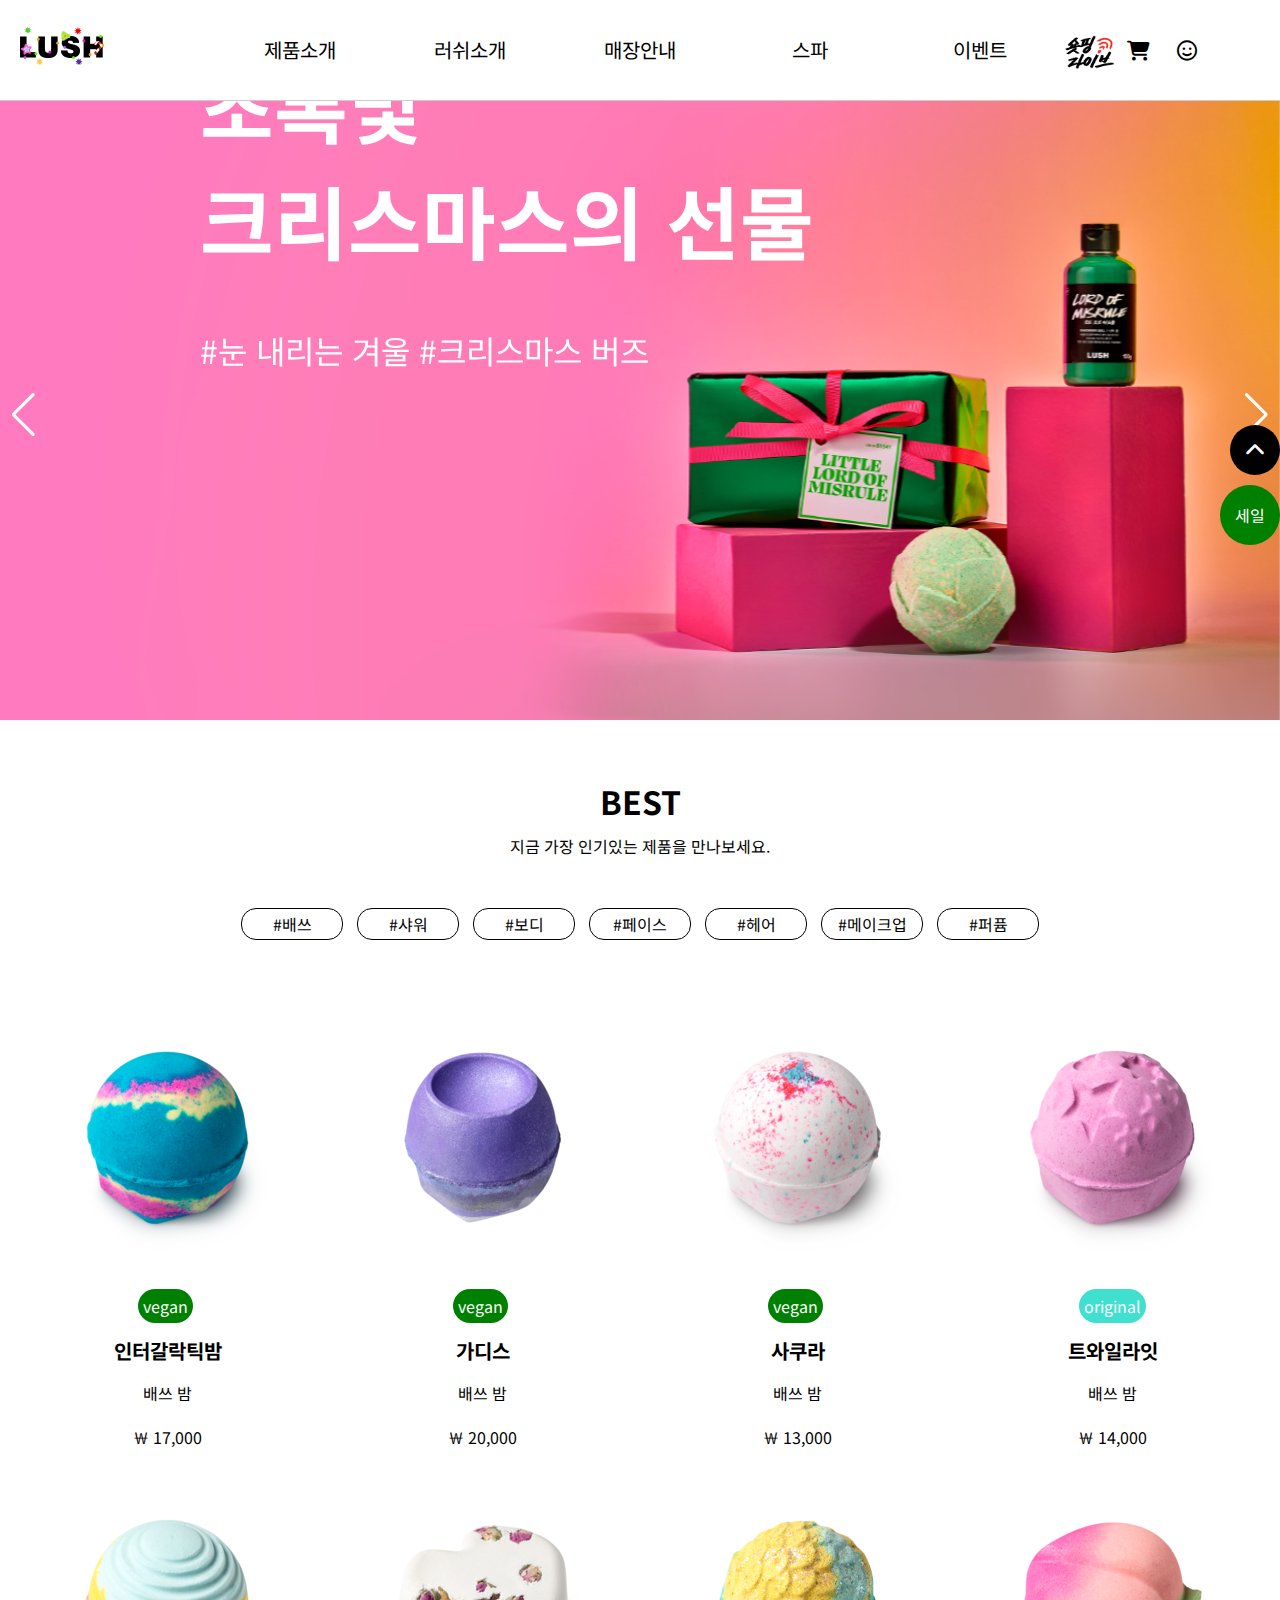
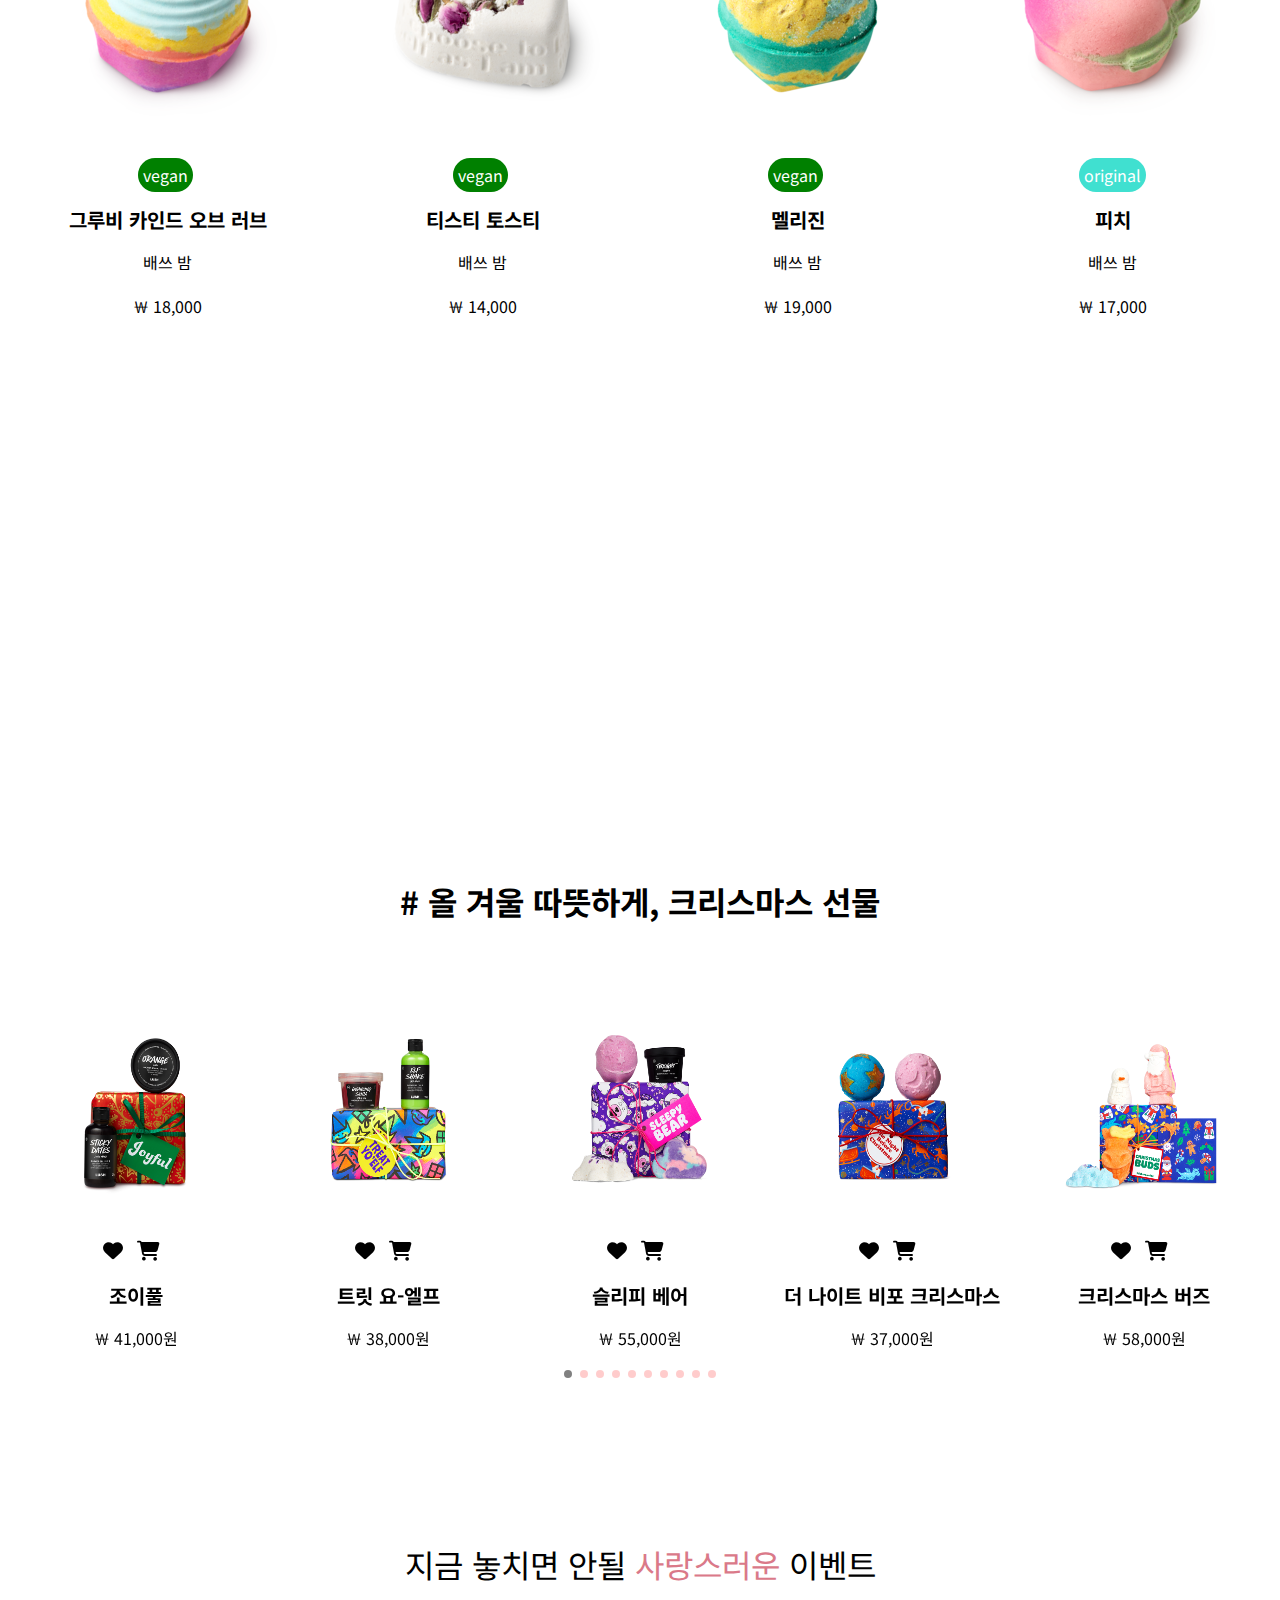
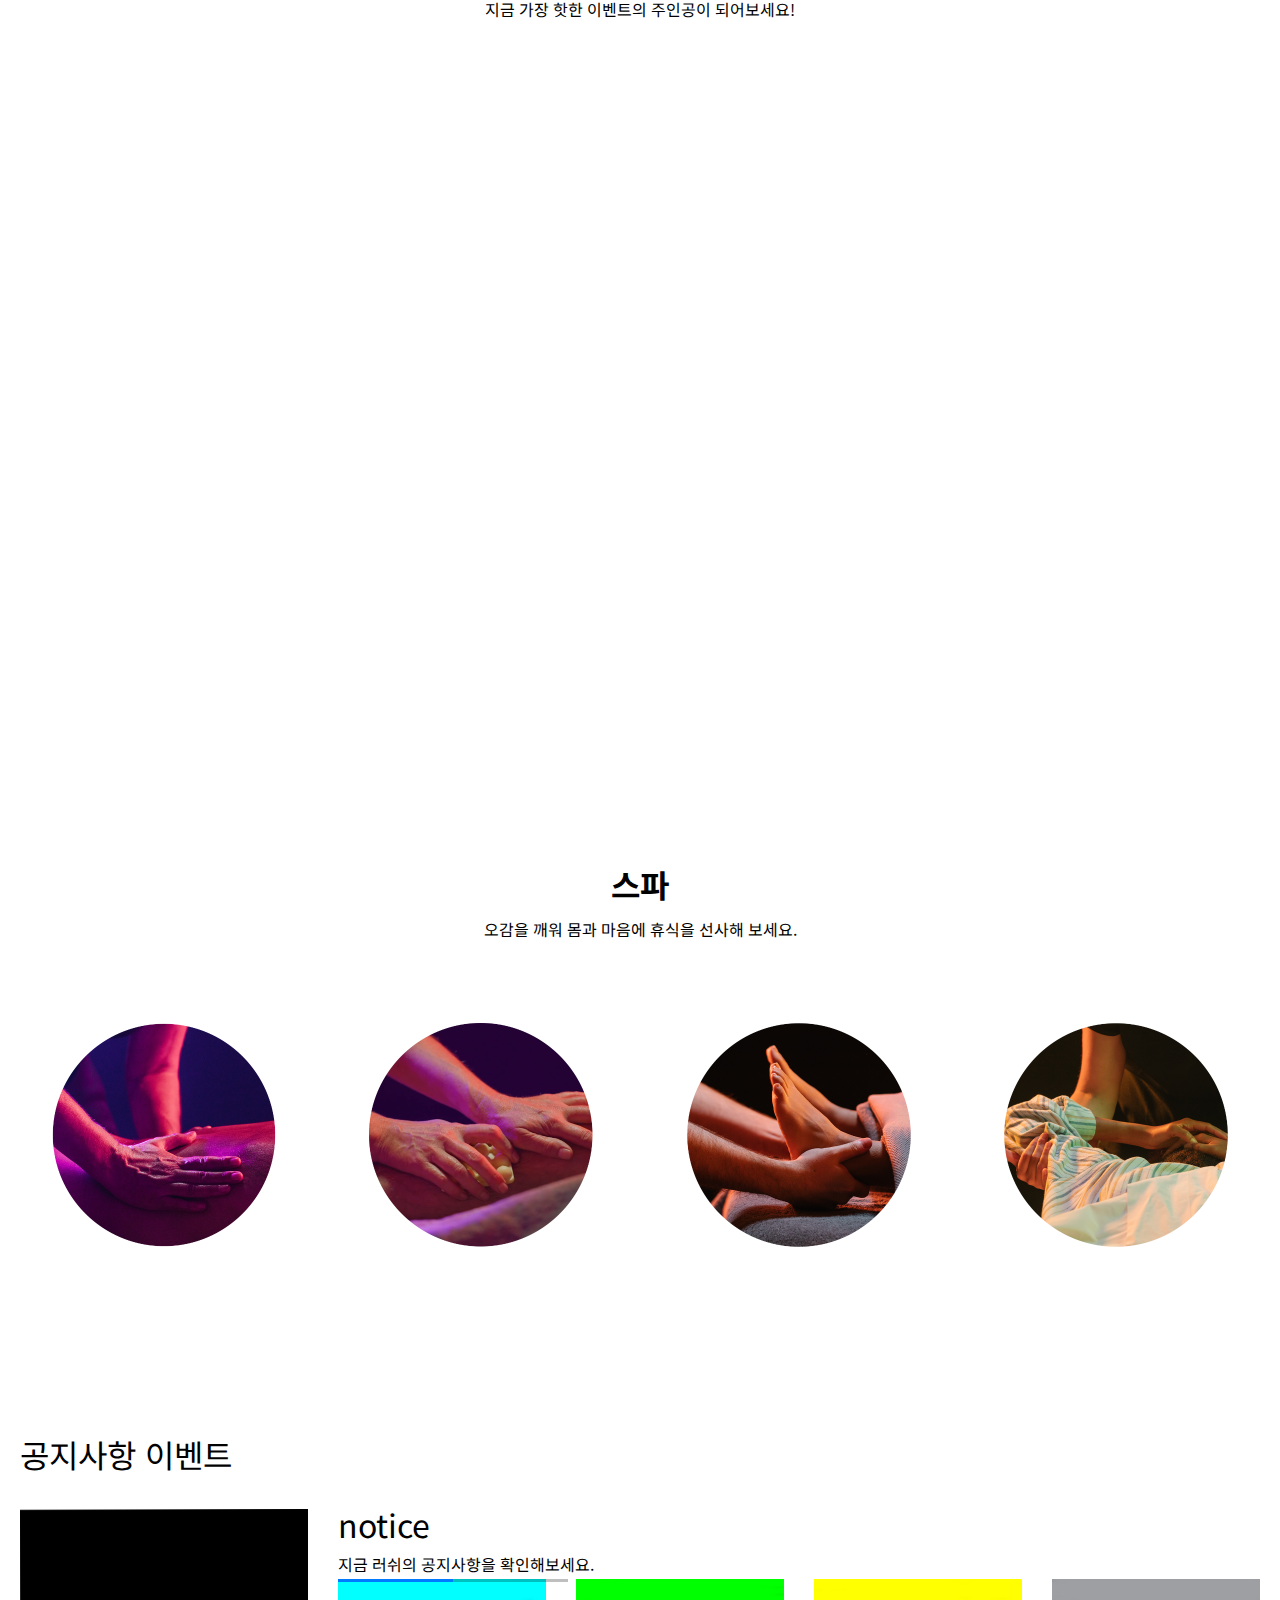
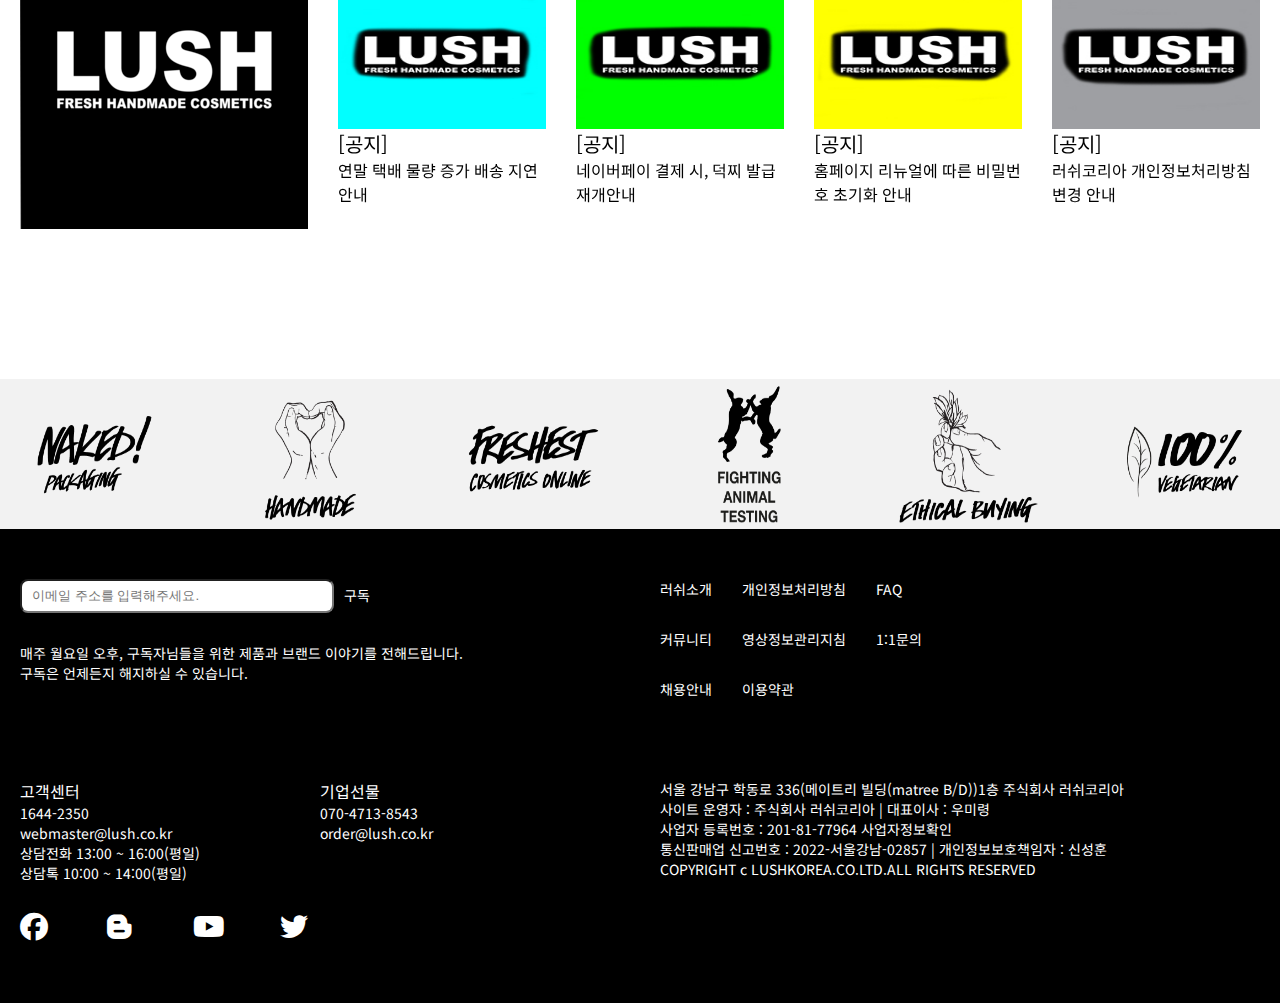
==== commit efb1a83c: "ver02" ====
--- a/index.html
+++ b/index.html
@@ -207,8 +207,6 @@
             </nav><!--fullmenu_01-->
           </li>
 
-
-
           <li id="btn_lnb02" class="btn_lnb">
             <a href="#!">
               러쉬소개
@@ -270,7 +268,6 @@
         </ul>
       </nav><!--header_lnb-->
 
-
       <nav class="header_gnb">
         <ul>
           <li>
@@ -368,9 +365,7 @@
     <div class="swiper-button-prev"></div>
     <div class="swiper-pagination"></div>
    
-
   </section><!--main_visual-->
-
 
   <section class="best_pro">
     <input type="radio" name="best" id="bath" checked>
@@ -602,10 +597,6 @@
       </div>                                  
     </div><!--shower_box-->
 
-
-
-
-
     <div class="best_box body_box">
       <div class="best_top">
         <div class="product">
@@ -657,7 +648,6 @@
         </div><!--body04-->
       </div>
 
-
       <div class="best_bottom">
         <div class="product">
           <div id="hoverbox_body">
@@ -709,9 +699,6 @@
       </div>                                  
     </div><!--body_box-->
 
-
-
-
     <div class="best_box face_box">
       <div class="best_top">
         <div class="product">
@@ -866,7 +853,6 @@
         </div><!--hair04-->
       </div>
 
-
       <div class="best_bottom">
         <div class="product">
           <div id="hoverbox_hair">
@@ -918,9 +904,6 @@
       </div>                                  
     </div><!--hair_box-->
 
-
-
-
     <div class="best_box makeup_box">
       <div class="best_top">
         <div class="product">
@@ -971,7 +954,6 @@
           </div>
         </div><!--makeup04-->
       </div>
-
 
       <div class="best_bottom">
         <div class="product">
@@ -1023,9 +1005,6 @@
         </div><!--makeup08-->
       </div>                                  
     </div><!--makeup_box-->
-
-
-
 
     <div class="best_box perfume_box">
       <div class="best_top">
--- a/css/main.css
+++ b/css/main.css
@@ -14,8 +14,6 @@
 .swiper-pagination-clickable .swiper-pagination-bullet-active{
   background-color: gray;
 }
-
-
 
 .header_box{
   width: 100%; height: 100px;
@@ -72,7 +70,6 @@
   z-index: 999;
 }
 
-
 .header_box .header .header_lnb .full01 .fullmenu_inner01{
   width: 1240px;
   margin: 0 auto;
@@ -131,7 +128,6 @@
   color: green;
   font-weight: bold;
 }
-
 
 /*---main_visual---*/
 
@@ -184,7 +180,6 @@
 
 /*---best_pro---*/
 
-
 #bath,#shower,#body,#face,#hair,#makeup,#perfume{display: none;}
 .bath_box,.shower_box,.body_box,.face_box,.hair_box,.makeup_box,.perfume_box{display: none;}
 #bath:checked ~.bath_box{display: block;}
@@ -673,7 +668,6 @@
   margin-bottom: 30px;
 }
 
-
 .footer_bg .footer_top .footer_sub input{
   width: 300px;
   height: 30px;
@@ -793,11 +787,9 @@
   right: 0; top: 60px;
 }
 
-
 .wing_btn .btn_top i{
   margin-left: 15px;
 }
-
 
 .sale_list{
   width: 150px;
@@ -810,5 +802,3 @@
   height: 80px;
   margin: 0 auto;
 }
-
-
